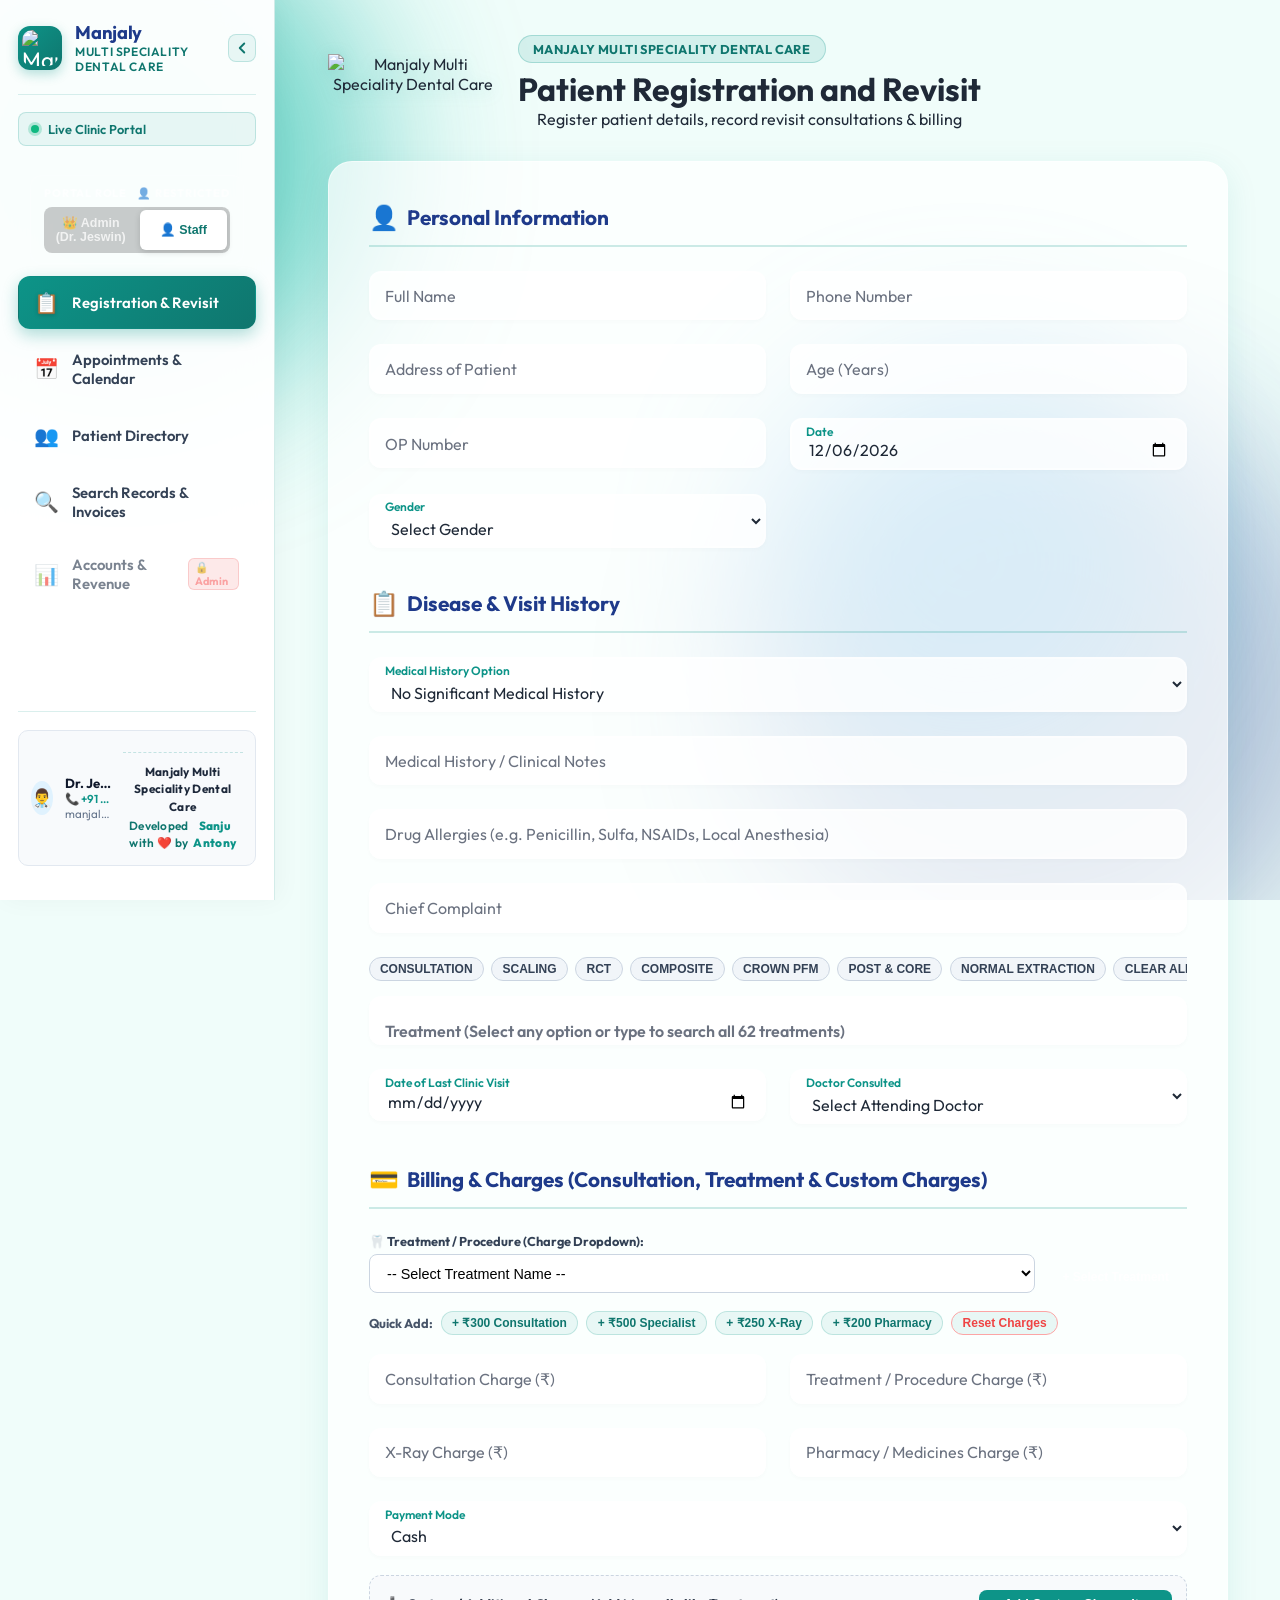
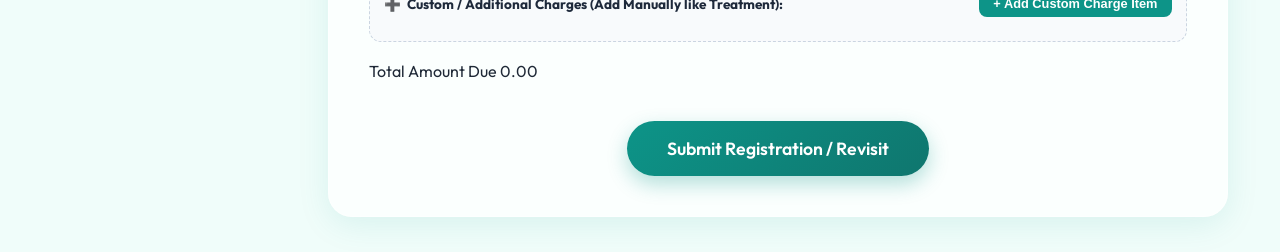
==== index.html @ 003c891b "feat: show OP number in invoice, auto-close popups in 4s, sync patients with Google Sheets, and add " ====
<!DOCTYPE html>
<html lang="en">
<head>
    <meta charset="UTF-8">
    <meta name="viewport" content="width=device-width, initial-scale=1.0">
    <meta name="description" content="Patient Registration and Revisit Portal">
    <title>Patient Registration and Revisit</title>
    <!-- Favicon -->
    <link rel="icon" href="data:image/svg+xml,%3Csvg xmlns='http://www.w3.org/2000/svg' viewBox='0 0 24 24' fill='%230d9488'%3E%3Cpath d='M19 10.5h-5.5V5c0-.83-.67-1.5-1.5-1.5s-1.5.67-1.5 1.5v5.5H5c-.83 0-1.5.67-1.5 1.5s.67 1.5 1.5 1.5h5.5V19c0 .83.67 1.5 1.5 1.5s1.5-.67 1.5-1.5v-5.5H19c.83 0 1.5-.67 1.5-1.5s-.67-1.5-1.5-1.5z'/%3E%3C/svg%3E" type="image/svg+xml">
    
    <!-- Google Fonts -->
    <link rel="preconnect" href="https://fonts.googleapis.com">
    <link rel="preconnect" href="https://fonts.gstatic.com" crossorigin>
    <link href="https://fonts.googleapis.com/css2?family=Outfit:wght@300;400;500;600;700&display=swap" rel="stylesheet">
    
    <!-- CSS -->
    <link rel="stylesheet" href="style.css">
</head>
<body>
    <div class="background-shapes">
        <div class="shape shape-1"></div>
        <div class="shape shape-2"></div>
        <div class="shape shape-3"></div>
    </div>

    <div class="app-layout">
        <!-- Sidebar Navigation -->
        <aside class="app-sidebar" id="appSidebar">
            <div class="sidebar-brand">
                <div class="sidebar-brand-icon">
                    <img src="assets/img/logo.png" alt="Manjaly Dental Care" class="sidebar-brand-logo">
                </div>
                <div class="sidebar-brand-info">
                    <h2>Manjaly</h2>
                    <span>Multi Speciality Dental Care</span>
                </div>
                <button type="button" class="sidebar-collapse-btn" id="sidebarCollapseBtn" title="Minimize Sidebar" aria-label="Minimize sidebar">
                    <svg width="18" height="18" viewBox="0 0 24 24" fill="none" stroke="currentColor" stroke-width="2.5" stroke-linecap="round" stroke-linejoin="round"><path d="M15 18l-6-6 6-6"/></svg>
                </button>
                <button type="button" class="sidebar-close-btn" id="sidebarCloseBtn" aria-label="Close menu">&times;</button>
            </div>

            <div class="sidebar-status-pill">
                <span class="status-dot"></span>
                <span>Live Clinic Portal</span>
            </div>

            <nav class="sidebar-nav">
                <a href="index.html" class="sidebar-link active" data-tooltip="Registration & Revisit">
                    <span class="nav-icon">📋</span>
                    <span>Registration & Revisit</span>
                </a>
                <a href="appointments.html" class="sidebar-link" data-tooltip="Appointments & Calendar">
                    <span class="nav-icon">📅</span>
                    <span>Appointments & Calendar</span>
                </a>
                <a href="patients.html" class="sidebar-link" data-tooltip="Patient Directory">
                    <span class="nav-icon">👥</span>
                    <span>Patient Directory</span>
                </a>
                <a href="search.html" class="sidebar-link" data-tooltip="Search Records & Invoices">
                    <span class="nav-icon">🔍</span>
                    <span>Search Records & Invoices</span>
                </a>
                <a href="accounts.html" class="sidebar-link" data-tooltip="Accounts & Revenue">
                    <span class="nav-icon">📊</span>
                    <span>Accounts & Revenue</span>
                </a>
                <a href="pharmacy.html" class="sidebar-link" data-tooltip="Pharmacy & Stock" style="display: none !important;">
                    <span class="nav-icon">💊</span>
                    <span>Pharmacy & Stock</span>
                </a>
            </nav>

            <div class="sidebar-footer">
                <div class="sidebar-doctor-card">
                    <div class="doctor-avatar-circle">👨‍⚕️</div>
                    <div class="doctor-meta-info">
                        <div class="doc-name">Dr. Jeswin (Owner &amp; Admin)</div>
                        <div class="doc-phone"><a href="tel:9072467117" style="color: inherit; text-decoration: none;">📞 +91 9072467117</a> / <a href="tel:6238497517" style="color: inherit; text-decoration: none;">+91 6238497517</a></div>
                        <div class="doc-email">manjalymdc@gmail.com</div>
                    </div>
                <div class="sidebar-brand-credit">
                    <div class="credit-clinic-name">Manjaly Multi Speciality Dental Care</div>
                    <a href="https://sanju-antony.vercel.app/" target="_blank" rel="noopener noreferrer" class="credit-developer" title="Developed by Sanju Antony - Click to view portfolio">Developed with ❤️ by <strong>Sanju Antony</strong></a>
                </div>
            </div>
        </aside>

        <!-- Mobile Top Navigation Bar -->
        <header class="mobile-top-bar">
            <button type="button" class="sidebar-toggle-btn" id="sidebarToggleBtn" aria-label="Toggle Navigation">
                <span class="hamburger-line"></span>
                <span class="hamburger-line"></span>
                <span class="hamburger-line"></span>
            </button>
            <div class="mobile-brand-title">
                <img src="assets/img/logo.png" alt="Manjaly Dental Care" class="mobile-logo-img">
                <span>Manjaly Dental Care</span>
            </div>
            <a href="search.html" class="mobile-action-link" title="Search Patients">
                <span>🔍</span> Search
            </a>
        </header>

        <div class="sidebar-overlay" id="sidebarOverlay"></div>

        <!-- Main Content Area -->
        <div class="app-main-content">
            <div class="container fade-in">

        <header class="header">
            <div class="clinic-brand-hero">
                <img src="assets/img/logo.png" alt="Manjaly Multi Speciality Dental Care" class="clinic-main-logo">
                <div class="clinic-brand-headings">
                    <span class="clinic-pill-badge">Manjaly Multi Speciality Dental Care</span>
                    <h1>Patient Registration and Revisit</h1>
                    <p>Register patient details, record revisit consultations & billing</p>
                </div>
            </div>
        </header>

        <main class="form-wrapper glass-panel">
            <!-- Celebratory In-Page Success Banner -->
            <div id="formSuccessBanner" class="form-success-banner">
                <div class="success-banner-card">
                    <div class="success-banner-header">
                        <div class="success-check-circle">✓</div>
                        <div>
                            <h3 id="successBannerTitle">Patient Registered Successfully!</h3>
                            <p id="successBannerSubtitle">Patient record, clinical consultation, and invoice safely recorded in Google Sheet & Google Drive.</p>
                        </div>
                    </div>
                    <div class="success-details-chips" id="successDetailsChips">
                        <!-- Populated by script.js -->
                    </div>
                    <div class="success-actions-row">
                        <button type="button" class="success-btn primary" id="bannerViewInvoiceBtn">
                            <span>🧾</span> View & Print Invoice
                        </button>
                        <a href="appointments.html" class="success-btn secondary">
                            <span>📅</span> Book Appointment
                        </a>
                        <button type="button" class="success-btn secondary" id="bannerNewPatientBtn">
                            <span>➕</span> Register Next Patient
                        </button>
                    </div>
                </div>
            </div>

            <form id="patientForm" class="patient-form">
                
                <!-- Section 1: Personal Information -->
                <div class="form-section">
                    <h2><span class="icon">👤</span> Personal Information</h2>
                    
                    <!-- Already Registered Patient Alert Banner -->
                    <div id="alreadyRegisteredAlert" class="already-registered-alert" style="display: none;">
                        <div class="alert-icon">⚠️</div>
                        <div class="alert-body">
                            <div class="alert-title">Already Registered Patient Detected</div>
                            <div class="alert-desc">
                                Patient is already registered. Suggested OP Number: <strong id="suggestedOpBadge" class="op-suggested-tag"></strong> (Auto-filled)
                            </div>
                        </div>
                    </div>

                    <div class="input-grid">
                        <div class="input-group">
                            <input type="text" id="fullName" name="fullName" required placeholder=" ">
                            <label for="fullName">Full Name</label>
                        </div>
                        <div class="input-group">
                            <input type="tel" id="phone" name="phone" required placeholder=" ">
                            <label for="phone">Phone Number</label>
                        </div>
                        <div class="input-group">
                            <input type="text" id="address" name="address" placeholder=" ">
                            <label for="address">Address of Patient</label>
                        </div>
                        <div class="input-group">
                            <input type="number" id="age" name="age" min="1" max="125" required placeholder=" ">
                            <label for="age">Age (Years)</label>
                        </div>
                        <div class="input-group">
                            <input type="text" id="opNumber" name="opNumber" placeholder=" " autocomplete="off">
                            <label for="opNumber">OP Number</label>
                        </div>
                        <div class="input-group">
                            <input type="date" id="registrationDate" name="registrationDate" required>
                            <label for="registrationDate" class="active-label">Date</label>
                        </div>
                        <div class="input-group">
                            <select id="gender" name="gender" required>
                                <option value="" disabled selected>Select Gender</option>
                                <option value="Male">Male</option>
                                <option value="Female">Female</option>
                                <option value="Other">Other</option>
                            </select>
                            <label for="gender" class="active-label">Gender</label>
                        </div>
                    </div>
                </div>

                <!-- Section 2: Clinical & Visit History -->
                <div class="form-section">
                    <h2><span class="icon">📋</span> Disease & Visit History</h2>
                    
                    <div class="input-grid">
                        <div class="input-group full-width">
                            <select id="medicalHistorySelect" name="medicalHistorySelect">
                                <option value="" selected>No Significant Medical History</option>
                                <option value="Diabetes">Diabetes Mellitus</option>
                                <option value="Hypertension">Hypertension (High BP)</option>
                                <option value="Diabetes & Hypertension">Diabetes & Hypertension</option>
                                <option value="Cardiac Condition">Cardiac / Heart Condition</option>
                                <option value="Asthma / Respiratory">Asthma / Respiratory</option>
                                <option value="Bleeding Disorder">Bleeding / Clotting Disorder</option>
                                <option value="Thyroid Disorder">Thyroid Disorder</option>
                                <option value="Epilepsy / Seizures">Epilepsy / Seizures</option>
                                <option value="Kidney / Liver Disease">Kidney / Liver Disease</option>
                                <option value="Other">Other Condition (Specify below)</option>
                            </select>
                            <label for="medicalHistorySelect" class="active-label">Medical History Option</label>
                        </div>
                        <div class="input-group full-width" id="medicalHistoryInputGroup">
                            <input type="text" id="medicalHistory" name="medicalHistory" placeholder=" ">
                            <label for="medicalHistory">Medical History / Clinical Notes</label>
                        </div>
                        <div class="input-group full-width">
                            <input type="text" id="drugAllergies" name="drugAllergies" placeholder=" ">
                            <label for="drugAllergies">Drug Allergies (e.g. Penicillin, Sulfa, NSAIDs, Local Anesthesia)</label>
                        </div>
                        <div class="input-group full-width" id="chiefComplaintGroup">
                            <input type="text" id="chiefComplaint" name="chiefComplaint" placeholder=" ">
                            <label for="chiefComplaint">Chief Complaint</label>
                        </div>
                        <div class="input-group full-width" id="treatmentSelectGroup">
                            <!-- Quick Treatment Chips (like the app) -->
                            <div class="quick-treatments-bar" id="regQuickTreatments">
                                <button type="button" class="treatment-chip" data-treatment="CONSULTATION">CONSULTATION</button>
                                <button type="button" class="treatment-chip" data-treatment="SCALING">SCALING</button>
                                <button type="button" class="treatment-chip" data-treatment="RCT">RCT</button>
                                <button type="button" class="treatment-chip" data-treatment="COMPOSITE">COMPOSITE</button>
                                <button type="button" class="treatment-chip" data-treatment="CROWN PFM">CROWN PFM</button>
                                <button type="button" class="treatment-chip" data-treatment="POST & CORE">POST & CORE</button>
                                <button type="button" class="treatment-chip" data-treatment="NORMAL EXTRACTION">NORMAL EXTRACTION</button>
                                <button type="button" class="treatment-chip" data-treatment="CLEAR ALIGNERS">CLEAR ALIGNERS</button>
                                <button type="button" class="treatment-chip" data-treatment="SELECT ANY OPTION / OTHER">OTHER / ANY OPTION</button>
                            </div>
                            <div class="treatment-suggest-wrap">
                                <input type="text" id="treatmentInput" name="treatment" placeholder=" " autocomplete="off" list="treatmentsDatalist">
                                <label for="treatmentInput" class="active-label">Treatment (Select any option or type to search all 62 treatments)</label>
                                <div id="regTreatmentDropdown" class="treatment-suggest-dropdown" style="display: none;"></div>
                            </div>
                            <!-- Hidden inputs for backward compatibility -->
                            <input type="hidden" id="treatmentSelect" name="treatmentSelect" value="">
                            <input type="hidden" id="customTreatment" name="customTreatment" value="">
                        </div>
                        <datalist id="treatmentsDatalist">
                            <option value="SELECT ANY OPTION / OTHER">
                            <option value="GENERAL CONSULTATION / CHECKUP">
                            <option value="OTHER / ANY TREATMENT">
                            <option value="POST & CORE">
                            <option value="CROWN METAL">
                            <option value="CROWN PFM">
                            <option value="CROWN PFZ">
                            <option value="EMAX CROWN, VENEER, INLAY">
                            <option value="CROWN REMOVAL">
                            <option value="ACRYLIC PARTIAL DENTURE">
                            <option value="FLEXIBLE PARTIAL DENTURE">
                            <option value="COMPLETE DENTURE">
                            <option value="FLEXIBLE">
                            <option value="BPS">
                            <option value="SS CROWNS">
                            <option value="SCALING">
                            <option value="GINGIVECTOMY">
                            <option value="SUBGINGIVAL SCALING/ CURETTAGE">
                            <option value="GRAFT">
                            <option value="DEPIGMENTATION">
                            <option value="PERIODONTAL FLAP">
                            <option value="SPLINTING">
                            <option value="LASER">
                            <option value="PULPOTOMY/ PULPECTOMY">
                            <option value="PIT & FISSURE SEALANTS">
                            <option value="FLUORIDE APPPLICATIONS">
                            <option value="SPACE MAINTAINERS">
                            <option value="PREFORMED ZIRCONIA">
                            <option value="BLEACHING">
                            <option value="DENTAL IMPLANTS">
                            <option value="REGISTRATION">
                            <option value="CONSULTATION">
                            <option value="SPECIALIST CONSULTATION">
                            <option value="DENTAL RADIOGRAPHS">
                            <option value="GLASS IONOMER">
                            <option value="AMALGAM">
                            <option value="COMPOSITE">
                            <option value="RCT">
                            <option value="RE RCT">
                            <option value="MICROSCOPE RCT">
                            <option value="APICECTOMY">
                            <option value="MTA">
                            <option value="DECIDUOUS TOOTH EXTRACTION">
                            <option value="NORMAL EXTRACTION">
                            <option value="DIFFICULT EXTRACTION">
                            <option value="3RD MOLAR">
                            <option value="CANINE IMPACTION">
                            <option value="INCISION AND DRAINAGE">
                            <option value="VESTIBULOPLASTY">
                            <option value="ALVEOLOPLASTY">
                            <option value="OPERCULECTOMY">
                            <option value="FIXED ORTHODONTICS PREADJUSTED">
                            <option value="FIXED ORTHODONTICS PREADJUSTED- TOOTH COLORED">
                            <option value="FIXED- SELF LIGATING">
                            <option value="HAWLEYS APPLIANCE- ACTIVE">
                            <option value="RETENTION APPLIANCE- PASSIVE">
                            <option value="FIXED LINGUAL RETAINERS">
                            <option value="VACCUFORM RETAINERS-">
                            <option value="ORAL SCREEN">
                            <option value="MYO FUNCTIONAL FIXED">
                            <option value="MYOFUNCTIONAL REMOVABLE">
                            <option value="CLEAR ALIGNERS">
                        </datalist>
                        <div class="input-group">
                            <input type="date" id="lastVisitDate" name="lastVisitDate" placeholder=" ">
                            <label for="lastVisitDate" class="active-label">Date of Last Clinic Visit</label>
                        </div>
                        <div class="input-group">
                            <select id="doctorSelect">
                                <option value="" disabled selected>Select Attending Doctor</option>
                                <optgroup label="Doctors">
                                    <option value="Dr. Jeswin Jose BDS">Dr. Jeswin Jose BDS (Doctor)</option>
                                    <option value="Dr. Olevia Emmatty Joseph BDS">Dr. Olevia Emmatty Joseph BDS (Doctor)</option>
                                    <option value="Dr. Antony Davis BDS">Dr. Antony Davis BDS (Doctor)</option>
                                </optgroup>
                                <optgroup label="Consultant Specialists">
                                    <option value="Dr. Megha Manjunath MDS (Dept.of Orthodontics)">Dr. Megha Manjunath MDS - Dept.of Orthodontics (പല്ല് നിരയാക്കുന്ന വിഭാഗം)</option>
                                    <option value="Dr. Akshay.M MDS (Dept.of Oral Surgery)">Dr. Akshay.M MDS - Dept.of Oral Surgery (മുഖ താടിയെല്ല് ശസ്ത്രക്രിയ വിഭാഗം)</option>
                                    <option value="Dr. Jimmy George MDS (Dept.of Endodontics)">Dr. Jimmy George MDS - Dept.of Endodontics (ദന്തവേരുചികിത്സാ വിഭാഗം)</option>
                                    <option value="Dr. Reji Gopalan MDS (Dept.of Prosthodontics)">Dr. Reji Gopalan MDS - Dept.of Prosthodontics (കൃത്രിമ ദന്തരൂപകല്പന വിഭാഗം)</option>
                                    <option value="Dr. Amritha Prabhakar MDS (Dept.of Pedodontics)">Dr. Amritha Prabhakar MDS - Dept.of Pedodontics (കുട്ടികളുടെ ദന്തരോഗ വിഭാഗം)</option>
                                    <option value="Dr. Anurag Vinod Kumar MDS (Dept.of Pedodontics)">Dr. Anurag Vinod Kumar MDS - Dept.of Pedodontics (കുട്ടികളുടെ ദന്തരോഗ വിഭാഗം)</option>
                                    <option value="Dr. Sharath MDS (Dept.of Periodontics)">Dr. Sharath MDS - Dept.of Periodontics</option>
                                </optgroup>
                                <option value="Other">Other / Type Doctor Name Manually...</option>
                            </select>
                            <label for="doctorSelect" class="active-label">Doctor Consulted</label>
                        </div>
                        <div class="input-group" id="doctorConsultedGroup" style="display: none;">
                            <input type="text" id="doctorConsulted" name="doctorConsulted" placeholder=" ">
                            <label for="doctorConsulted">Type Doctor Name Manually</label>
                        </div>
                    </div>
                </div>

                <!-- Section 3: Billing & Charges -->
                <div class="form-section">
                    <h2><span class="icon">💳</span> Billing & Charges (Consultation, Treatment & Custom Charges)</h2>
                    
                    <!-- Charge dropdown: only contains treatment names; charge is in another option -->
                    <div class="charge-select-row" style="margin-bottom: 1.1rem; display: flex; gap: 10px; flex-wrap: wrap; align-items: flex-end;">
                        <div style="flex: 1; min-width: 260px;">
                            <label for="chargeOptionSelect" style="display: block; font-size: 0.8rem; font-weight: 700; color: #334155; margin-bottom: 5px;">
                                🦷 Treatment / Procedure (Charge Dropdown):
                            </label>
                            <select id="chargeOptionSelect" style="width: 100%; padding: 0.6rem 0.85rem; border-radius: 8px; border: 1.5px solid #cbd5e1; font-size: 0.9rem; background: #fff;">
                                <option value="" selected>-- Select Treatment Name --</option>
                                <option value="POST & CORE">POST & CORE</option>
                                <option value="CROWN METAL">CROWN METAL</option>
                                <option value="CROWN PFM">CROWN PFM</option>
                                <option value="CROWN PFZ">CROWN PFZ</option>
                                <option value="EMAX CROWN, VENEER, INLAY">EMAX CROWN, VENEER, INLAY</option>
                                <option value="CROWN REMOVAL">CROWN REMOVAL</option>
                                <option value="ACRYLIC PARTIAL DENTURE">ACRYLIC PARTIAL DENTURE</option>
                                <option value="FLEXIBLE PARTIAL DENTURE">FLEXIBLE PARTIAL DENTURE</option>
                                <option value="COMPLETE DENTURE">COMPLETE DENTURE</option>
                                <option value="FLEXIBLE">FLEXIBLE</option>
                                <option value="BPS">BPS</option>
                                <option value="SS CROWNS">SS CROWNS</option>
                                <option value="SCALING">SCALING</option>
                                <option value="GINGIVECTOMY">GINGIVECTOMY</option>
                                <option value="SUBGINGIVAL SCALING/ CURETTAGE">SUBGINGIVAL SCALING/ CURETTAGE</option>
                                <option value="GRAFT">GRAFT</option>
                                <option value="DEPIGMENTATION">DEPIGMENTATION</option>
                                <option value="PERIODONTAL FLAP">PERIODONTAL FLAP</option>
                                <option value="SPLINTING">SPLINTING</option>
                                <option value="LASER">LASER</option>
                                <option value="PULPOTOMY/ PULPECTOMY">PULPOTOMY/ PULPECTOMY</option>
                                <option value="PIT & FISSURE SEALANTS">PIT & FISSURE SEALANTS</option>
                                <option value="FLUORIDE APPPLICATIONS">FLUORIDE APPPLICATIONS</option>
                                <option value="SPACE MAINTAINERS">SPACE MAINTAINERS</option>
                                <option value="PREFORMED ZIRCONIA">PREFORMED ZIRCONIA</option>
                                <option value="BLEACHING">BLEACHING</option>
                                <option value="DENTAL IMPLANTS">DENTAL IMPLANTS</option>
                                <option value="REGISTRATION">REGISTRATION</option>
                                <option value="CONSULTATION">CONSULTATION</option>
                                <option value="SPECIALIST CONSULTATION">SPECIALIST CONSULTATION</option>
                                <option value="DENTAL RADIOGRAPHS">DENTAL RADIOGRAPHS</option>
                                <option value="GLASS IONOMER">GLASS IONOMER</option>
                                <option value="AMALGAM">AMALGAM</option>
                                <option value="COMPOSITE">COMPOSITE</option>
                                <option value="RCT">RCT</option>
                                <option value="RE RCT">RE RCT</option>
                                <option value="MICROSCOPE RCT">MICROSCOPE RCT</option>
                                <option value="APICECTOMY">APICECTOMY</option>
                                <option value="MTA">MTA</option>
                                <option value="DECIDUOUS TOOTH EXTRACTION">DECIDUOUS TOOTH EXTRACTION</option>
                                <option value="NORMAL EXTRACTION">NORMAL EXTRACTION</option>
                                <option value="DIFFICULT EXTRACTION">DIFFICULT EXTRACTION</option>
                                <option value="3RD MOLAR">3RD MOLAR</option>
                                <option value="CANINE IMPACTION">CANINE IMPACTION</option>
                                <option value="INCISION AND DRAINAGE">INCISION AND DRAINAGE</option>
                                <option value="VESTIBULOPLASTY">VESTIBULOPLASTY</option>
                                <option value="ALVEOLOPLASTY">ALVEOLOPLASTY</option>
                                <option value="OPERCULECTOMY">OPERCULECTOMY</option>
                                <option value="FIXED ORTHODONTICS PREADJUSTED">FIXED ORTHODONTICS PREADJUSTED</option>
                                <option value="FIXED ORTHODONTICS PREADJUSTED- TOOTH COLORED">FIXED ORTHODONTICS PREADJUSTED- TOOTH COLORED</option>
                                <option value="FIXED- SELF LIGATING">FIXED- SELF LIGATING</option>
                                <option value="HAWLEYS APPLIANCE- ACTIVE">HAWLEYS APPLIANCE- ACTIVE</option>
                                <option value="RETENTION APPLIANCE- PASSIVE">RETENTION APPLIANCE- PASSIVE</option>
                                <option value="FIXED LINGUAL RETAINERS">FIXED LINGUAL RETAINERS</option>
                                <option value="VACCUFORM RETAINERS-">VACCUFORM RETAINERS-</option>
                                <option value="ORAL SCREEN">ORAL SCREEN</option>
                                <option value="MYO FUNCTIONAL FIXED">MYOFUNCTIONAL FIXED</option>
                                <option value="MYOFUNCTIONAL REMOVABLE">MYOFUNCTIONAL REMOVABLE</option>
                                <option value="CLEAR ALIGNERS">CLEAR ALIGNERS</option>
                            </select>
                        </div>
                        <button type="button" id="applyChargeOptionBtn" class="preset-chip" style="padding: 0.6rem 1.1rem; background: var(--primary-teal); color: white; border: none; font-weight: 700; border-radius: 8px; cursor: pointer;">
                            + Select Treatment
                        </button>
                    </div>

                    <div class="charge-presets-row" style="margin-bottom: 1.2rem;">
                        <span style="font-size: 0.8rem; font-weight: 700; color: #475569; display: flex; align-items: center;">Quick Add:</span>
                        <button type="button" class="preset-chip" data-type="consultation" data-amt="300">+ ₹300 Consultation</button>
                        <button type="button" class="preset-chip" data-type="consultation" data-amt="500">+ ₹500 Specialist</button>
                        <button type="button" class="preset-chip" data-type="xray" data-amt="250">+ ₹250 X-Ray</button>
                        <button type="button" class="preset-chip" data-type="pharmacy" data-amt="200">+ ₹200 Pharmacy</button>
                        <button type="button" class="preset-chip" data-action="clear" style="color: #ef4444; border-color: #fca5a5;">Reset Charges</button>
                    </div>

                    <div class="input-grid">
                        <div class="input-group">
                            <input type="number" id="consultationCharge" name="consultationCharge" min="0" step="any" placeholder=" ">
                            <label for="consultationCharge">Consultation Charge (₹)</label>
                        </div>
                        <div class="input-group">
                            <input type="number" id="treatmentCharge" name="treatmentCharge" min="0" step="any" placeholder=" ">
                            <label for="treatmentCharge" id="treatmentChargeLabel">Treatment / Procedure Charge (₹)</label>
                        </div>
                        <div class="input-group">
                            <input type="number" id="xrayCharge" name="xrayCharge" min="0" step="any" placeholder=" ">
                            <label for="xrayCharge">X-Ray Charge (₹)</label>
                        </div>
                        <div class="input-group">
                            <input type="number" id="pharmacyCharge" name="pharmacyCharge" min="0" step="any" placeholder=" ">
                            <label for="pharmacyCharge">Pharmacy / Medicines Charge (₹)</label>
                        </div>
                        <div class="input-group full-width">
                            <select id="paymentMode" name="paymentMode">
                                <option value="Cash" selected>Cash</option>
                                <option value="UPI / Online">UPI / Online</option>
                                <option value="Card">Card</option>
                                <option value="Pending">Payment Pending</option>
                            </select>
                            <label for="paymentMode" class="active-label">Payment Mode</label>
                        </div>
                    </div>

                    <!-- Custom / Additional Manual Charges Block -->
                    <div class="custom-charges-block" style="margin-top: 1.2rem; background: #f8fafc; border: 1.5px dashed #cbd5e1; border-radius: 12px; padding: 14px;">
                        <div style="display: flex; justify-content: space-between; align-items: center; margin-bottom: 10px; flex-wrap: wrap; gap: 8px;">
                            <span style="font-size: 0.85rem; font-weight: 700; color: #1e293b; display: flex; align-items: center; gap: 6px;">
                                <span>➕</span> Custom / Additional Charges (Add Manually like Treatment):
                            </span>
                            <button type="button" id="addCustomChargeBtn" class="preset-chip" style="background: #0d9488; color: #fff; font-size: 0.8rem; font-weight: 700; padding: 6px 14px; border: none; border-radius: 8px;">
                                + Add Custom Charge Item
                            </button>
                        </div>
                        <div id="customChargesList" class="custom-charges-list">
                            <!-- Dynamic custom charge rows will be appended here -->
                        </div>
                        <datalist id="customChargePresetsList">
                            <option value="Scaling & Polishing">
                            <option value="Root Canal Treatment (RCT)">
                            <option value="Tooth Extraction">
                            <option value="Composite Restoration / Filling">
                            <option value="Crown PFM / Ceramic">
                            <option value="Flexible Denture">
                            <option value="Dental Radiograph / RVG">
                            <option value="Specialist Procedure Fee">
                            <option value="Lab & Fabricating Charges">
                            <option value="Suture Removal & Dressing">
                            <option value="Local Anesthesia Kit">
                        </datalist>
                    </div>

                    <div class="input-grid" style="margin-top: 1.2rem;">
                        <div class="input-group full-width">
                            <div class="total-summary-banner">
                                <span class="total-label">Total Amount Due</span>
                                <span class="total-amount-val" id="displayTotal">0.00</span>
                            </div>
                            <input type="hidden" id="totalAmount" name="totalAmount" value="0">
                        </div>
                    </div>
                </div>

                <div class="form-actions">
                    <button type="submit" class="submit-btn" id="submitBtn">
                        <span class="btn-text">Submit Registration / Revisit</span>
                        <div class="loader" id="btnLoader" style="display: none;"></div>
                    </button>
                </div>
                
                <div id="formMessage" class="form-message"></div>
            </form>
        </main>
        </div><!-- /.container -->
        </div><!-- /.app-main-content -->
    </div><!-- /.app-layout -->

    <!-- Invoice Modal -->
    <div id="invoiceModalOverlay" class="invoice-modal-overlay">
        <div class="invoice-modal">
            <div class="modal-header-bar">
                <h3><span>🧾</span> Patient Invoice Receipt</h3>
                <button type="button" class="btn-close-modal" id="closeInvoiceModalBtn">&times;</button>
            </div>
            
            <div class="invoice-paper" id="invoicePaper">
                <div class="ref-inv-wrapper">
                    <!-- Clinic Header -->
                    <div class="ref-inv-header">
                        <div class="ref-inv-header-left">
                            <div class="ref-inv-clinic-title">MANJALY MULTI SPECIALITY DENTAL CARE</div>
                            <div class="ref-inv-clinic-addr">Near MJ Supermarket ,Valakkavu Mulayam p.o,Thrissur,Kerala-680751</div>
                            <div class="ref-inv-clinic-phone">Mobile: 6238497517,9072467117</div>
                        </div>
                        <div class="ref-inv-header-right">
                            <img src="assets/img/logo.png" onerror="this.onerror=null; if(typeof window!=='undefined'&&window.INVOICE_LOGO_BASE64){this.src=window.INVOICE_LOGO_BASE64;}else{this.src='assets/logo.png';}" alt="Manjaly Dental Care Logo" class="ref-inv-logo" id="invModalLogo">
                        </div>
                    </div>

                    <div class="ref-inv-divider"></div>

                    <!-- Metadata Header -->
                    <div class="ref-inv-meta-row">
                        <div class="ref-inv-meta-left">
                            <div class="ref-inv-meta-line"><span class="ref-lbl">Bill No</span><span class="ref-sep">:</span><span class="ref-val" id="invModalNumber">INV-20261013-0000</span></div>
                            <div class="ref-inv-meta-line"><span class="ref-lbl">Name</span><span class="ref-sep">:</span><span class="ref-val" id="invModalPatientName">-</span></div>
                            <div class="ref-inv-meta-line"><span class="ref-lbl">Address</span><span class="ref-sep">:</span><span class="ref-val" id="invModalAddress">-</span></div>
                        </div>
                        <div class="ref-inv-meta-right">
                            <div class="ref-inv-meta-line"><span class="ref-lbl">Date</span><span class="ref-sep">:</span><span class="ref-val" id="invModalDate">Date: 2026-10-13</span></div>
                            <div class="ref-inv-meta-line"><span class="ref-lbl">OP No</span><span class="ref-sep">:</span><span class="ref-val" id="invModalOpNumber">-</span></div>
                        </div>
                    </div>

                    <!-- Itemized Table (# | Treatment | Nos | Rate | Amount) -->
                    <table class="ref-inv-table">
                        <thead>
                            <tr>
                                <th style="width: 8%; text-align: center;">#</th>
                                <th style="width: 48%; text-align: left;">Treatment</th>
                                <th style="width: 12%; text-align: center;">Nos</th>
                                <th style="width: 16%; text-align: right;">Rate</th>
                                <th style="width: 16%; text-align: right;">Amount</th>
                            </tr>
                        </thead>
                        <tbody id="invModalTableBody">
                            <tr>
                                <td style="text-align: center;">1</td>
                                <td>Doctor Consultation Charge</td>
                                <td style="text-align: center;">1</td>
                                <td style="text-align: right;" id="invModalConsultation">0.00</td>
                                <td style="text-align: right;">0.00</td>
                            </tr>
                        </tbody>
                        <tfoot>
                            <tr class="ref-inv-net-row">
                                <td colspan="4" class="ref-inv-net-label">Net Amount Rs:</td>
                                <td class="ref-inv-net-val" id="invModalTotal">0.00</td>
                            </tr>
                        </tfoot>
                    </table>

                    <!-- Footer: Hospital Seal, Company text, Signature & Seal -->
                    <div class="ref-inv-footer">
                        <div class="ref-inv-footer-seal">
                            <img src="assets/img/Hospital Seal.jpg" onerror="this.onerror=null; if(typeof window!=='undefined'&&window.INVOICE_HOSPITAL_SEAL_BASE64){this.src=window.INVOICE_HOSPITAL_SEAL_BASE64;}else{this.src='assets/Hospital Seal.jpg';}" alt="Authorized Hospital Seal" class="ref-inv-hosp-seal" id="invModalSeal">
                        </div>
                        <div class="ref-inv-footer-company">
                            FOR MANJALY MULTI SPECIALITY DENTAL CARE
                        </div>
                        <div class="ref-inv-footer-sign">
                            <div class="ref-inv-sign-wrap">
                                <img src="assets/img/sign.jpg" onerror="this.onerror=null; if(typeof window!=='undefined'&&window.INVOICE_SIGN_BASE64){this.src=window.INVOICE_SIGN_BASE64;}else{this.src='assets/sign.jpg';}" alt="Doctor Signature" class="ref-inv-sign-img" id="invModalSign">
                                <img src="assets/img/drseal.jpg" onerror="this.onerror=null; if(typeof window!=='undefined'&&window.INVOICE_DR_SEAL_BASE64){this.src=window.INVOICE_DR_SEAL_BASE64;}else{this.src='assets/drseal.jpg';}" alt="Doctor Seal" class="ref-inv-drseal-img" id="invModalDrSeal">
                            </div>
                        </div>
                    </div>
                </div>

                <div class="inv-drive-notice" id="invDriveNotice" style="display: none; margin-top: 1rem;">
                    <span>📁</span> 
                    <span>Stored in Google Drive: <a href="#" target="_blank" id="invDriveLink">Open File in Google Drive</a></span>
                </div>
            </div>

            <div class="modal-footer-actions">
                <button type="button" class="btn-bw-toggle" id="toggleBwModeBtn" title="Toggle Black & White print preview">
                    <span>🌓</span> B&W Mode
                </button>
                <button type="button" class="btn-whatsapp-inv" id="shareWhatsappBtn">
                    <span>💬</span> Share to WhatsApp
                </button>
                <button type="button" class="btn-print-inv" id="printInvoiceBtn">
                    <span>🖨️</span> Print Invoice (B&W Compatible)
                </button>
                <button type="button" class="btn-download-inv" id="downloadInvoiceBtn">
                    <span>📥</span> Download Invoice
                </button>
                <button type="button" class="btn-close-inv" id="doneInvoiceBtn">
                    Done
                </button>
            </div>
        </div>
    </div>

    <!-- Toast Notification Container -->
    <div class="toast-container" id="toastContainer"></div>

    <script src="assets/img/invoice-assets.js"></script>
    <script src="sidebar.js"></script>
    <script src="script.js"></script>
</body>
</html>
---- style.css ----
:root {
    --primary-color: #0d9488; /* Teal */
    --primary-light: #14b8a6;
    --primary-dark: #0f766e;
    --secondary-color: #1e3a8a; /* Deep Blue */
    --text-main: #1f2937;
    --text-muted: #6b7280;
    --bg-main: #f0fdfa; /* Very light teal/mint background */
    --white: #ffffff;
    --error: #ef4444;
    --success: #10b981;
    --glass-bg: rgba(255, 255, 255, 0.7);
    --glass-border: rgba(255, 255, 255, 0.5);
    --glass-shadow: 0 8px 32px rgba(13, 148, 136, 0.1);
}

* {
    margin: 0;
    padding: 0;
    box-sizing: border-box;
}

body {
    font-family: 'Outfit', sans-serif;
    background-color: var(--bg-main);
    color: var(--text-main);
    min-height: 100vh;
    margin: 0;
    padding: 0;
    position: relative;
    overflow-x: hidden;
}

/* Background animated shapes */
.background-shapes {
    position: fixed;
    top: 0;
    left: 0;
    width: 100vw;
    height: 100vh;
    z-index: -1;
    overflow: hidden;
}

.shape {
    position: absolute;
    filter: blur(80px);
    opacity: 0.6;
    border-radius: 50%;
    animation: float 20s infinite ease-in-out alternate;
}

.shape-1 {
    top: -10%;
    left: -10%;
    width: 500px;
    height: 500px;
    background: var(--primary-light);
    animation-delay: 0s;
}

.shape-2 {
    bottom: -10%;
    right: -5%;
    width: 600px;
    height: 600px;
    background: var(--secondary-color);
    animation-delay: -5s;
    opacity: 0.3;
}

.shape-3 {
    top: 40%;
    left: 60%;
    width: 400px;
    height: 400px;
    background: #38bdf8;
    animation-delay: -10s;
    opacity: 0.4;
}

@keyframes float {
    0% { transform: translate(0, 0) scale(1); }
    100% { transform: translate(50px, 50px) scale(1.1); }
}

.container {
    width: 100%;
    max-width: 800px;
    z-index: 1;
}

.fade-in {
    animation: fadeIn 0.8s ease-out forwards;
}

@keyframes fadeIn {
    from { opacity: 0; transform: translateY(20px); }
    to { opacity: 1; transform: translateY(0); }
}

.header {
    text-align: center;
    margin-bottom: 2rem;
}

.header-badge {
    display: inline-flex;
    align-items: center;
    gap: 0.5rem;
    background: rgba(13, 148, 136, 0.12);
    color: var(--primary-dark);
    padding: 0.45rem 1.1rem;
    border-radius: 50px;
    font-size: 0.9rem;
    font-weight: 600;
    margin-bottom: 0.85rem;
    border: 1px solid rgba(13, 148, 136, 0.25);
    backdrop-filter: blur(8px);
    box-shadow: 0 2px 8px rgba(13, 148, 136, 0.08);
}

.badge-icon {
    font-size: 1rem;
}

/* Manjaly Multi Speciality Dental Care - Logo & Brand Display */
.logo,
.clinic-main-logo {
    display: inline-block !important;
    height: 56px;
    width: auto;
    max-width: 170px;
    object-fit: contain;
    filter: drop-shadow(0 3px 8px rgba(13, 148, 136, 0.18));
    transition: transform 0.25s ease;
}

.clinic-main-logo:hover {
    transform: scale(1.03);
}

.clinic-brand-hero {
    display: flex;
    align-items: center;
    gap: 1.25rem;
    margin-bottom: 0.85rem;
    flex-wrap: wrap;
}

.clinic-brand-headings {
    display: flex;
    flex-direction: column;
}

.clinic-pill-badge {
    display: inline-flex;
    align-items: center;
    gap: 0.4rem;
    background: rgba(13, 148, 136, 0.12);
    color: #0f766e;
    padding: 0.32rem 0.9rem;
    border-radius: 50px;
    font-size: 0.8rem;
    font-weight: 700;
    margin-bottom: 0.35rem;
    border: 1px solid rgba(13, 148, 136, 0.25);
    letter-spacing: 0.4px;
    text-transform: uppercase;
    width: fit-content;
}

.sidebar-brand-logo {
    width: 36px;
    height: 36px;
    object-fit: contain;
    border-radius: 10px;
    display: block;
}

.mobile-logo-img {
    width: 28px;
    height: 28px;
    object-fit: contain;
    border-radius: 6px;
    display: inline-block;
    vertical-align: middle;
}

.inv-brand-logo-img {
    height: 50px;
    max-width: 160px;
    object-fit: contain;
    margin: 0 auto 0.5rem auto;
    display: block;
}

.header-text h1 {
    font-size: 2.2rem;
    font-weight: 700;
    color: var(--secondary-color);
    margin-bottom: 0.5rem;
    letter-spacing: -0.5px;
}

.header-text p {
    font-size: 1.1rem;
    color: var(--primary-dark);
    font-weight: 500;
}

.glass-panel {
    background: var(--glass-bg);
    backdrop-filter: blur(16px);
    -webkit-backdrop-filter: blur(16px);
    border: 1px solid var(--glass-border);
    border-radius: 24px;
    padding: 2.5rem;
    box-shadow: var(--glass-shadow);
}

.form-section {
    margin-bottom: 2.5rem;
}

.form-section h2 {
    font-size: 1.3rem;
    color: var(--secondary-color);
    margin-bottom: 1.5rem;
    display: flex;
    align-items: center;
    gap: 0.5rem;
    border-bottom: 2px solid rgba(13, 148, 136, 0.2);
    padding-bottom: 0.8rem;
}

.form-section .icon {
    font-size: 1.5rem;
}

.already-registered-alert {
    display: flex;
    align-items: center;
    gap: 0.9rem;
    background: #ecfdf5;
    border: 1.5px solid #10b981;
    border-radius: 12px;
    padding: 0.85rem 1.2rem;
    margin-bottom: 1.25rem;
    box-shadow: 0 4px 12px rgba(16, 185, 129, 0.12);
    animation: fadeIn 0.3s ease-in-out;
}

.already-registered-alert .alert-icon {
    font-size: 1.5rem;
    line-height: 1;
    flex-shrink: 0;
}

.already-registered-alert .alert-body {
    flex: 1;
}

.already-registered-alert .alert-title {
    font-weight: 700;
    color: #065f46;
    font-size: 0.95rem;
    margin-bottom: 0.2rem;
    letter-spacing: 0.2px;
}

.already-registered-alert .alert-desc {
    color: #047857;
    font-size: 0.88rem;
    line-height: 1.4;
}

.op-suggested-tag {
    display: inline-block;
    background: #0f766e;
    color: #ffffff;
    padding: 0.18rem 0.6rem;
    border-radius: 6px;
    font-weight: 700;
    letter-spacing: 0.5px;
    margin: 0 0.25rem;
    box-shadow: 0 2px 4px rgba(15, 118, 110, 0.2);
}

.input-grid {
    display: grid;
    grid-template-columns: 1fr 1fr;
    gap: 1.5rem;
}

.input-group {
    position: relative;
    display: flex;
    flex-direction: column;
}

.input-group.full-width {
    grid-column: 1 / -1;
}

.input-group input,
.input-group select,
.input-group textarea {
    width: 100%;
    padding: 1.2rem 1rem 0.4rem 1rem;
    font-family: inherit;
    font-size: 1rem;
    color: var(--text-main);
    background: rgba(255, 255, 255, 0.8);
    border: 2px solid rgba(255, 255, 255, 0.5);
    border-radius: 12px;
    outline: none;
    transition: all 0.3s ease;
    box-shadow: 0 2px 4px rgba(0,0,0,0.02);
}

.input-group textarea {
    padding-top: 1.5rem;
    resize: vertical;
    min-height: 100px;
}

.input-group input:focus,
.input-group select:focus,
.input-group textarea:focus {
    border-color: var(--primary-light);
    background: var(--white);
    box-shadow: 0 4px 12px rgba(13, 148, 136, 0.15);
}

.input-group label {
    position: absolute;
    top: 50%;
    left: 1rem;
    transform: translateY(-50%);
    font-size: 1rem;
    color: var(--text-muted);
    pointer-events: none;
    transition: all 0.25s ease;
}

.input-group textarea ~ label {
    top: 1.5rem;
    transform: none;
}

/* Fix placeholder vs floating label overlap clash */
.input-group input::placeholder,
.input-group textarea::placeholder {
    color: #94a3b8;
    font-size: 0.95rem;
    line-height: normal;
    opacity: 0;
    transition: opacity 0.2s ease;
}

.input-group input:focus::placeholder,
.input-group textarea:focus::placeholder {
    opacity: 0.8;
}

/* Floating label magic */
.input-group input:focus ~ label,
.input-group input:not(:placeholder-shown) ~ label,
.input-group textarea:focus ~ label,
.input-group textarea:not(:placeholder-shown) ~ label,
.input-group select ~ label,
.input-group input[type="date"] ~ label,
.input-group input[type="time"] ~ label,
.active-label {
    top: 0.35rem;
    transform: none !important;
    font-size: 0.75rem;
    color: var(--primary-color);
    font-weight: 600;
}

.input-group select {
    padding-top: 1.4rem;
    padding-bottom: 0.4rem;
}

.form-actions {
    margin-top: 2rem;
    display: flex;
    justify-content: center;
}

.submit-btn {
    background: linear-gradient(135deg, var(--primary-color), var(--primary-dark));
    color: var(--white);
    font-size: 1.1rem;
    font-weight: 600;
    font-family: inherit;
    border: none;
    border-radius: 50px;
    padding: 1rem 2.5rem;
    cursor: pointer;
    position: relative;
    overflow: hidden;
    transition: all 0.3s ease;
    box-shadow: 0 8px 20px rgba(13, 148, 136, 0.3);
    display: flex;
    justify-content: center;
    align-items: center;
    min-width: 200px;
}

.submit-btn:hover {
    transform: translateY(-2px);
    box-shadow: 0 10px 25px rgba(13, 148, 136, 0.4);
}

.submit-btn:active {
    transform: translateY(1px);
}

.submit-btn:disabled {
    background: var(--text-muted);
    cursor: not-allowed;
    transform: none;
    box-shadow: none;
}

.loader {
    width: 20px;
    height: 20px;
    border: 3px solid rgba(255,255,255,0.3);
    border-radius: 50%;
    border-top-color: var(--white);
    animation: spin 1s ease-in-out infinite;
}

@keyframes spin {
    to { transform: rotate(360deg); }
}

/* Toast Notification System */
.toast-container {
    position: fixed;
    top: 24px;
    right: 24px;
    z-index: 9999;
    display: flex;
    flex-direction: column;
    gap: 12px;
    pointer-events: none;
    max-width: 420px;
    width: calc(100% - 48px);
}

.toast-item {
    pointer-events: auto;
    background: #ffffff;
    border-radius: 14px;
    padding: 1rem 1.2rem;
    box-shadow: 0 12px 36px rgba(15, 23, 42, 0.16), 0 2px 8px rgba(13, 148, 136, 0.08);
    border: 1px solid rgba(13, 148, 136, 0.2);
    display: flex;
    align-items: flex-start;
    gap: 0.85rem;
    position: relative;
    overflow: hidden;
    animation: toastSlideIn 0.35s cubic-bezier(0.16, 1, 0.3, 1) forwards;
    transition: all 0.25s ease;
}

@keyframes toastSlideIn {
    from { opacity: 0; transform: translateX(50px) scale(0.95); }
    to { opacity: 1; transform: translateX(0) scale(1); }
}

.toast-item.closing {
    opacity: 0;
    transform: translateX(30px) scale(0.95);
}

.toast-icon {
    width: 36px;
    height: 36px;
    border-radius: 10px;
    display: flex;
    align-items: center;
    justify-content: center;
    font-size: 1.2rem;
    flex-shrink: 0;
}

.toast-item.success .toast-icon {
    background: #dcfce7;
    color: #16a34a;
}

.toast-item.error .toast-icon {
    background: #fee2e2;
    color: #dc2626;
}

.toast-body {
    flex: 1;
}

.toast-title {
    font-size: 0.95rem;
    font-weight: 700;
    color: #0f172a;
    margin-bottom: 2px;
}

.toast-msg {
    font-size: 0.84rem;
    color: #475569;
    line-height: 1.35;
}

.toast-close-btn {
    background: none;
    border: none;
    color: #94a3b8;
    font-size: 1.2rem;
    cursor: pointer;
    padding: 0 4px;
    line-height: 1;
}
.toast-close-btn:hover { color: #334155; }

.toast-progress {
    position: absolute;
    bottom: 0;
    left: 0;
    height: 3px;
    background: linear-gradient(90deg, #0d9488, #10b981);
    width: 100%;
    animation: toastTimer 4s linear forwards;
}

@keyframes toastTimer {
    from { width: 100%; }
    to { width: 0%; }
}

/* In-Page Celebratory Success Banner */
.form-success-banner {
    display: none;
    margin-bottom: 2rem;
    animation: bounceIn 0.5s cubic-bezier(0.16, 1, 0.3, 1) forwards;
}

@keyframes bounceIn {
    from { opacity: 0; transform: translateY(-16px) scale(0.98); }
    to { opacity: 1; transform: translateY(0) scale(1); }
}

.form-success-banner.active {
    display: block;
}

.success-banner-card {
    background: linear-gradient(135deg, #f0fdf4 0%, #ecfdf5 100%);
    border: 2px solid #86efac;
    border-radius: 18px;
    padding: 1.6rem;
    box-shadow: 0 10px 30px rgba(16, 185, 129, 0.12);
    position: relative;
}

.success-banner-header {
    display: flex;
    align-items: center;
    gap: 1rem;
    margin-bottom: 1rem;
}

.success-check-circle {
    width: 48px;
    height: 48px;
    border-radius: 50%;
    background: #10b981;
    color: #ffffff;
    display: flex;
    align-items: center;
    justify-content: center;
    font-size: 1.6rem;
    box-shadow: 0 6px 16px rgba(16, 185, 129, 0.35);
    flex-shrink: 0;
}

.success-banner-header h3 {
    font-size: 1.25rem;
    font-weight: 700;
    color: #14532d;
    margin: 0;
}

.success-banner-header p {
    font-size: 0.88rem;
    color: #15803d;
    margin: 2px 0 0 0;
}

.success-details-chips {
    display: flex;
    flex-wrap: wrap;
    gap: 0.6rem;
    margin-bottom: 1.2rem;
}

.success-chip {
    background: #ffffff;
    border: 1px solid #bbf7d0;
    padding: 0.4rem 0.85rem;
    border-radius: 20px;
    font-size: 0.82rem;
    color: #166534;
    font-weight: 600;
}

.success-chip strong {
    color: #0f172a;
}

.success-actions-row {
    display: flex;
    gap: 0.75rem;
    flex-wrap: wrap;
    padding-top: 0.75rem;
    border-top: 1px dashed #bbf7d0;
}

.success-btn {
    display: inline-flex;
    align-items: center;
    gap: 0.45rem;
    padding: 0.6rem 1.2rem;
    border-radius: 10px;
    font-size: 0.88rem;
    font-weight: 600;
    text-decoration: none;
    cursor: pointer;
    border: none;
    transition: all 0.2s ease;
}

.success-btn.primary {
    background: #0d9488;
    color: #ffffff;
    box-shadow: 0 4px 12px rgba(13, 148, 136, 0.25);
}
.success-btn.primary:hover {
    background: #0f766e;
    transform: translateY(-1px);
}

.success-btn.secondary {
    background: #ffffff;
    color: #1e293b;
    border: 1px solid #cbd5e1;
}
.success-btn.secondary:hover {
    background: #f1f5f9;
}

/* Preset Charge Chips & Helpers */
.charge-presets-row {
    display: flex;
    gap: 0.5rem;
    flex-wrap: wrap;
    margin-top: 0.45rem;
}

.preset-chip {
    background: rgba(13, 148, 136, 0.08);
    border: 1px solid rgba(13, 148, 136, 0.2);
    color: var(--primary-dark);
    padding: 0.25rem 0.65rem;
    border-radius: 12px;
    font-size: 0.75rem;
    font-weight: 600;
    cursor: pointer;
    transition: all 0.18s ease;
}

.preset-chip:hover {
    background: var(--primary-color);
    color: white;
    transform: scale(1.04);
}

/* Custom Charges Dynamic Row */
.custom-charges-list {
    display: flex;
    flex-direction: column;
    gap: 8px;
}

.custom-charge-row {
    display: flex;
    gap: 10px;
    align-items: center;
    background: #ffffff;
    padding: 8px 12px;
    border-radius: 8px;
    border: 1px solid #e2e8f0;
    box-shadow: 0 1px 3px rgba(0,0,0,0.04);
    animation: fadeInCharge 0.2s ease-out;
}

@keyframes fadeInCharge {
    from { opacity: 0; transform: translateY(-4px); }
    to { opacity: 1; transform: translateY(0); }
}

.custom-charge-row .charge-title-input {
    flex: 2;
    padding: 8px 12px;
    border: 1.5px solid #cbd5e1;
    border-radius: 6px;
    font-size: 0.88rem;
    color: #1e293b;
    outline: none;
    transition: border-color 0.2s;
}

.custom-charge-row .charge-title-input:focus {
    border-color: var(--primary-teal);
}

.custom-charge-row .charge-amt-input {
    flex: 1;
    min-width: 100px;
    max-width: 160px;
    padding: 8px 12px;
    border: 1.5px solid #cbd5e1;
    border-radius: 6px;
    font-size: 0.88rem;
    font-weight: 600;
    color: #0f172a;
    outline: none;
    transition: border-color 0.2s;
}

.custom-charge-row .charge-amt-input:focus {
    border-color: var(--primary-teal);
}

.custom-charge-row .btn-remove-charge {
    background: #fee2e2;
    color: #dc2626;
    border: 1px solid #fca5a5;
    border-radius: 6px;
    width: 34px;
    height: 34px;
    cursor: pointer;
    font-size: 1.1rem;
    line-height: 1;
    display: flex;
    align-items: center;
    justify-content: center;
    transition: all 0.15s ease;
}

.custom-charge-row .btn-remove-charge:hover {
    background: #dc2626;
    color: #ffffff;
    border-color: #b91c1c;
}

.dob-age-badge {
    position: absolute;
    right: 12px;
    top: 50%;
    transform: translateY(-50%);
    background: #dcfce7;
    color: #15803d;
    font-size: 0.76rem;
    font-weight: 700;
    padding: 3px 8px;
    border-radius: 10px;
    display: none;
    pointer-events: none;
}



/* ==========================================================================
   PATIENT SEARCH & CLINICAL RECORDS - COMPREHENSIVE UI SYSTEM
   ========================================================================== */

/* Search Command Section */
.search-section {
    background: rgba(255, 255, 255, 0.95);
    backdrop-filter: blur(12px);
    border: 1.5px solid rgba(13, 148, 136, 0.22);
    border-radius: 22px;
    padding: 1.8rem 2rem;
    box-shadow: 0 10px 30px rgba(15, 23, 42, 0.05), 0 2px 8px rgba(13, 148, 136, 0.06);
    margin-bottom: 1.8rem;
    transition: all 0.25s ease;
}

.search-section-header {
    display: flex;
    align-items: center;
    gap: 1.1rem;
    margin-bottom: 1.2rem;
}

.search-section-badge {
    width: 52px;
    height: 52px;
    border-radius: 16px;
    background: linear-gradient(135deg, rgba(13, 148, 136, 0.14) 0%, rgba(20, 184, 166, 0.22) 100%);
    color: #0d9488;
    font-size: 1.7rem;
    display: flex;
    align-items: center;
    justify-content: center;
    flex-shrink: 0;
    box-shadow: 0 4px 14px rgba(13, 148, 136, 0.15);
}

.search-section-titles h2 {
    font-size: 1.45rem;
    font-weight: 800;
    color: #0f172a;
    margin: 0 0 0.25rem 0;
    letter-spacing: -0.3px;
}

.search-hint {
    font-size: 0.9rem;
    color: #64748b;
    margin: 0;
    line-height: 1.5;
}

.search-hint strong {
    color: #0f766e;
    font-weight: 700;
}

.search-hint code {
    background: #f1f5f9;
    color: #0f766e;
    padding: 2px 6px;
    border-radius: 6px;
    font-size: 0.82rem;
    font-weight: 700;
}

/* Modern Search Box */
.search-box-wrapper {
    display: flex;
    align-items: center;
    gap: 0.75rem;
    background: #ffffff;
    border: 1.8px solid #cbd5e1;
    border-radius: 16px;
    padding: 0.35rem 0.45rem 0.35rem 0.6rem;
    box-shadow: 0 4px 16px rgba(15, 23, 42, 0.04);
    transition: all 0.25s cubic-bezier(0.16, 1, 0.3, 1);
    margin-bottom: 1.1rem;
}

.search-box-wrapper:focus-within {
    border-color: #0d9488;
    box-shadow: 0 0 0 4px rgba(13, 148, 136, 0.16), 0 8px 24px rgba(13, 148, 136, 0.1);
}

.search-input-inner {
    position: relative;
    flex: 1;
    display: flex;
    align-items: center;
}

.search-icon-prefix {
    position: absolute;
    left: 0.75rem;
    font-size: 1.25rem;
    color: #94a3b8;
    pointer-events: none;
    line-height: 1;
}

#searchQuery {
    width: 100%;
    border: none;
    background: transparent;
    padding: 0.85rem 2.8rem 0.85rem 2.8rem;
    font-size: 1.02rem;
    font-weight: 500;
    color: #0f172a;
    font-family: inherit;
    outline: none;
}

#searchQuery::placeholder {
    color: #94a3b8;
    font-weight: 400;
}

.search-clear-btn {
    position: absolute;
    right: 0.6rem;
    width: 28px;
    height: 28px;
    border-radius: 50%;
    border: none;
    background: #f1f5f9;
    color: #64748b;
    font-size: 1.2rem;
    font-weight: 700;
    display: flex;
    align-items: center;
    justify-content: center;
    cursor: pointer;
    line-height: 1;
    transition: all 0.2s ease;
}

.search-clear-btn:hover {
    background: #e2e8f0;
    color: #ef4444;
}

.search-submit-btn {
    background: linear-gradient(135deg, #0d9488 0%, #0f766e 100%);
    color: #ffffff;
    border: none;
    padding: 0.85rem 1.8rem;
    border-radius: 12px;
    font-size: 0.98rem;
    font-weight: 700;
    cursor: pointer;
    display: inline-flex;
    align-items: center;
    justify-content: center;
    gap: 0.5rem;
    white-space: nowrap;
    box-shadow: 0 4px 14px rgba(13, 148, 136, 0.32);
    transition: all 0.2s cubic-bezier(0.16, 1, 0.3, 1);
}

.search-submit-btn:hover {
    background: linear-gradient(135deg, #0f766e 0%, #115e59 100%);
    transform: translateY(-2px);
    box-shadow: 0 6px 20px rgba(13, 148, 136, 0.42);
}

.search-submit-btn:active {
    transform: translateY(0);
}

.search-submit-btn:disabled {
    opacity: 0.7;
    cursor: not-allowed;
    transform: none;
}

/* Filter Chips Bar */
.search-filters-bar {
    display: flex;
    align-items: center;
    gap: 0.75rem;
    flex-wrap: wrap;
    margin-bottom: 0.85rem;
}

.filter-label {
    font-size: 0.82rem;
    font-weight: 700;
    color: #64748b;
    text-transform: uppercase;
    letter-spacing: 0.5px;
}

.filter-chips-group {
    display: flex;
    gap: 0.45rem;
    flex-wrap: wrap;
}

.search-filter-chip {
    background: #f8fafc;
    border: 1px solid #cbd5e1;
    color: #475569;
    padding: 0.38rem 0.95rem;
    border-radius: 20px;
    font-size: 0.82rem;
    font-weight: 600;
    cursor: pointer;
    transition: all 0.18s ease;
    display: inline-flex;
    align-items: center;
    gap: 0.4rem;
}

.search-filter-chip:hover {
    background: #f1f5f9;
    border-color: #0d9488;
    color: #0f766e;
}

.search-filter-chip.active {
    background: #0d9488;
    color: #ffffff;
    border-color: #0d9488;
    box-shadow: 0 2px 8px rgba(13, 148, 136, 0.28);
}

.chip-dot {
    width: 6px;
    height: 6px;
    border-radius: 50%;
    background: #ffffff;
    display: inline-block;
}

/* Recent Searches & Quick Lookup */
.recent-searches-box,
.quick-suggestions-box {
    display: flex;
    align-items: center;
    gap: 0.65rem;
    flex-wrap: wrap;
    margin-top: 0.65rem;
    padding-top: 0.65rem;
    border-top: 1px dashed #e2e8f0;
}

.recent-searches-label,
.quick-sugg-label {
    font-size: 0.78rem;
    font-weight: 700;
    color: #64748b;
    white-space: nowrap;
}

.recent-chips-wrap,
.quick-sugg-wrap {
    display: flex;
    gap: 0.4rem;
    flex-wrap: wrap;
}

.recent-chip {
    background: #f8fafc;
    border: 1px solid #cbd5e1;
    color: #334155;
    font-size: 0.78rem;
    font-weight: 600;
    padding: 0.28rem 0.75rem;
    border-radius: 14px;
    cursor: pointer;
    transition: all 0.18s ease;
}

.recent-chip:hover {
    background: #e0f2fe;
    color: #0369a1;
    border-color: #38bdf8;
    transform: translateY(-1px);
}

.quick-sugg-chip {
    background: #f0fdf4;
    border: 1px solid #bbf7d0;
    color: #166534;
    font-size: 0.78rem;
    font-weight: 600;
    padding: 0.28rem 0.75rem;
    border-radius: 14px;
    cursor: pointer;
    transition: all 0.18s ease;
    display: inline-flex;
    align-items: center;
    gap: 0.35rem;
}

.quick-sugg-chip:hover {
    background: #dcfce7;
    border-color: #86efac;
    transform: translateY(-1px);
    box-shadow: 0 2px 6px rgba(16, 185, 129, 0.15);
}

.quick-chip-phone {
    color: #15803d;
    font-size: 0.72rem;
    opacity: 0.85;
}

/* Search Status Message */
.search-message {
    margin-top: 0.9rem;
    padding: 0.75rem 1rem;
    border-radius: 12px;
    font-size: 0.88rem;
    font-weight: 600;
    display: none;
    animation: fadeIn 0.3s ease;
}

.search-message.success {
    background: #f0fdf4;
    color: #166534;
    border: 1px solid #bbf7d0;
}

.search-message.error {
    background: #fef2f2;
    color: #991b1b;
    border: 1px solid #fecaca;
}

/* Search Skeleton Loader */
.search-skeleton {
    padding: 2.5rem 1rem;
    text-align: center;
    background: rgba(255, 255, 255, 0.8);
    border-radius: 18px;
    border: 1px dashed #cbd5e1;
    margin: 1.5rem 0;
}

.skeleton-spinner {
    width: 42px;
    height: 42px;
    border: 4px solid #ccfbf1;
    border-top-color: #0d9488;
    border-radius: 50%;
    margin: 0 auto 1rem auto;
    animation: spin 0.8s linear infinite;
}

.skeleton-text {
    font-size: 1rem;
    font-weight: 700;
    color: #1e293b;
    margin: 0 0 0.3rem 0;
}

.skeleton-sub {
    font-size: 0.85rem;
    color: #64748b;
}

/* Results Toolbar */
.search-results-container {
    animation: fadeIn 0.4s ease-out forwards;
}

.search-results-toolbar {
    display: flex;
    justify-content: space-between;
    align-items: center;
    margin-bottom: 1.2rem;
    flex-wrap: wrap;
    gap: 0.8rem;
    padding: 0.4rem 0.2rem;
}

.verified-record-tag {
    font-size: 0.92rem;
    font-weight: 800;
    color: #0f766e;
    display: flex;
    align-items: center;
    gap: 0.5rem;
}

.pulse-status-dot {
    width: 9px;
    height: 9px;
    border-radius: 50%;
    background: #10b981;
    box-shadow: 0 0 0 3px rgba(16, 185, 129, 0.25);
    animation: pulseDot 2s infinite;
}

@keyframes pulseDot {
    0% { transform: scale(0.95); box-shadow: 0 0 0 0 rgba(16, 185, 129, 0.7); }
    70% { transform: scale(1); box-shadow: 0 0 0 8px rgba(16, 185, 129, 0); }
    100% { transform: scale(0.95); box-shadow: 0 0 0 0 rgba(16, 185, 129, 0); }
}

.toolbar-actions-group {
    display: flex;
    gap: 0.6rem;
    flex-wrap: wrap;
}

.record-top-btn {
    display: inline-flex;
    align-items: center;
    gap: 0.45rem;
    padding: 0.55rem 1.15rem;
    border-radius: 10px;
    font-size: 0.88rem;
    font-weight: 700;
    text-decoration: none;
    cursor: pointer;
    border: none;
    transition: all 0.2s ease;
}

.record-top-btn.primary {
    background: #0d9488;
    color: #ffffff;
    box-shadow: 0 4px 12px rgba(13, 148, 136, 0.25);
}

.record-top-btn.primary:hover {
    background: #0f766e;
    transform: translateY(-1px);
}

.record-top-btn.secondary {
    background: #ffffff;
    color: #0f766e;
    border: 1.5px solid #0d9488;
}

.record-top-btn.secondary:hover {
    background: #f0fdfa;
}

/* Multi-Patient Selector Bar */
.patient-selector-bar {
    background: linear-gradient(135deg, #f0fdfa 0%, #ecfdf5 100%);
    border: 1.5px solid #0d9488;
    border-radius: 16px;
    padding: 1.2rem 1.4rem;
    margin-bottom: 1.5rem;
    box-shadow: 0 6px 20px rgba(13, 148, 136, 0.08);
}

.selector-notice-header {
    display: flex;
    align-items: flex-start;
    gap: 0.6rem;
    margin-bottom: 0.75rem;
    font-size: 0.88rem;
    color: #0f766e;
}

.selector-notice-header strong {
    color: #115e59;
}

.selector-notice-header span {
    display: block;
    color: #475569;
    font-size: 0.82rem;
    margin-top: 2px;
}

.selector-pills-row {
    display: flex;
    gap: 0.5rem;
    flex-wrap: wrap;
}

/* Patient Summary Hero Card */
.patient-summary-hero {
    background: linear-gradient(135deg, #ffffff 0%, #f0fdfa 60%, #e6fffa 100%);
    border: 1.5px solid rgba(13, 148, 136, 0.28);
    border-radius: 22px;
    padding: 1.8rem;
    margin-bottom: 1.8rem;
    display: flex;
    align-items: center;
    justify-content: space-between;
    flex-wrap: wrap;
    gap: 1.5rem;
    box-shadow: 0 10px 30px rgba(15, 23, 42, 0.05), 0 2px 8px rgba(13, 148, 136, 0.08);
    position: relative;
    overflow: hidden;
}

.patient-summary-hero::before {
    content: '';
    position: absolute;
    top: -50px;
    right: -50px;
    width: 140px;
    height: 140px;
    border-radius: 50%;
    background: radial-gradient(circle, rgba(13, 148, 136, 0.08) 0%, transparent 70%);
    pointer-events: none;
}

.patient-hero-left {
    display: flex;
    align-items: center;
    gap: 1.25rem;
}

.patient-hero-avatar-wrap {
    position: relative;
}

.patient-hero-avatar {
    width: 66px;
    height: 66px;
    border-radius: 20px;
    background: linear-gradient(135deg, #0d9488 0%, #0f766e 100%);
    color: white;
    font-size: 2.1rem;
    display: flex;
    align-items: center;
    justify-content: center;
    box-shadow: 0 8px 24px rgba(13, 148, 136, 0.35);
    flex-shrink: 0;
}

.patient-hero-title-row {
    display: flex;
    align-items: center;
    gap: 0.75rem;
    flex-wrap: wrap;
    margin-bottom: 0.35rem;
}

.patient-hero-title-row h2 {
    font-size: 1.5rem;
    font-weight: 800;
    color: #0f172a;
    margin: 0;
    line-height: 1.2;
}

.patient-verified-badge {
    background: #dcfce7;
    color: #15803d;
    border: 1px solid #86efac;
    font-size: 0.76rem;
    font-weight: 700;
    padding: 3px 9px;
    border-radius: 12px;
    display: inline-flex;
    align-items: center;
    gap: 0.35rem;
}

.badge-dot {
    width: 6px;
    height: 6px;
    border-radius: 50%;
    background: #16a34a;
}

.patient-hero-meta {
    display: flex;
    gap: 0.55rem;
    flex-wrap: wrap;
    margin-top: 0.4rem;
}

.hero-meta-pill {
    background: rgba(255, 255, 255, 0.85);
    border: 1px solid #cbd5e1;
    padding: 0.32rem 0.7rem;
    border-radius: 10px;
    font-size: 0.84rem;
    font-weight: 600;
    color: #334155;
    display: inline-flex;
    align-items: center;
    gap: 0.3rem;
}

.patient-hero-right {
    display: flex;
    flex-direction: column;
    align-items: flex-end;
    gap: 0.9rem;
}

.patient-hero-stats {
    display: flex;
    gap: 0.75rem;
    flex-wrap: wrap;
}

.stat-badge {
    background: #ffffff;
    border: 1.5px solid #e2e8f0;
    padding: 0.65rem 1.1rem;
    border-radius: 14px;
    text-align: center;
    min-width: 100px;
    box-shadow: 0 4px 12px rgba(0, 0, 0, 0.03);
}

.stat-badge .stat-val {
    font-size: 1.3rem;
    font-weight: 800;
    color: #0f766e;
    line-height: 1.2;
}

.stat-badge .stat-lbl {
    font-size: 0.72rem;
    font-weight: 700;
    color: #64748b;
    text-transform: uppercase;
    letter-spacing: 0.4px;
    margin-top: 2px;
}

.patient-hero-actions {
    display: flex;
    gap: 0.6rem;
    flex-wrap: wrap;
}

.hero-btn-action {
    display: inline-flex;
    align-items: center;
    gap: 0.4rem;
    padding: 0.5rem 1rem;
    border-radius: 10px;
    font-size: 0.84rem;
    font-weight: 700;
    text-decoration: none;
    cursor: pointer;
    border: 1.5px solid #0d9488;
    background: #ffffff;
    color: #0f766e;
    transition: all 0.2s ease;
}

.hero-btn-action:hover {
    background: #0d9488;
    color: #ffffff;
    transform: translateY(-2px);
    box-shadow: 0 4px 12px rgba(13, 148, 136, 0.25);
}

/* Card General Wrapper */
.card {
    background: #ffffff;
    border-radius: 18px;
    padding: 1.8rem;
    margin-bottom: 1.8rem;
    box-shadow: 0 6px 20px rgba(15, 23, 42, 0.04);
    border: 1.5px solid rgba(13, 148, 136, 0.12);
}

.card-title-row {
    display: flex;
    justify-content: space-between;
    align-items: center;
    margin-bottom: 1.3rem;
    border-bottom: 2px solid #f0fdfa;
    padding-bottom: 0.75rem;
    flex-wrap: wrap;
    gap: 0.5rem;
}

.card-title-row h3,
.card h3 {
    color: #0f172a;
    margin: 0;
    font-size: 1.25rem;
    font-weight: 800;
    display: flex;
    align-items: center;
    gap: 0.5rem;
}

.card-sub-badge {
    background: #f0fdfa;
    color: #0f766e;
    border: 1px solid #ccfbf1;
    font-size: 0.78rem;
    font-weight: 700;
    padding: 3px 9px;
    border-radius: 12px;
}

/* Demographic Profile Grid */
.profile-grid {
    display: grid;
    grid-template-columns: repeat(auto-fit, minmax(220px, 1fr));
    gap: 1.1rem;
}

.profile-item {
    background: #f8fafc;
    border: 1px solid #e2e8f0;
    border-radius: 12px;
    padding: 0.95rem 1.1rem;
    display: flex;
    flex-direction: column;
    justify-content: space-between;
    gap: 0.35rem;
    transition: all 0.2s ease;
}

.profile-item:hover {
    background: #ffffff;
    border-color: #0d9488;
    box-shadow: 0 4px 14px rgba(13, 148, 136, 0.08);
}

.profile-label {
    font-size: 0.75rem;
    color: #64748b;
    font-weight: 700;
    text-transform: uppercase;
    letter-spacing: 0.5px;
}

.profile-value {
    font-size: 1rem;
    color: #0f172a;
    font-weight: 600;
    line-height: 1.3;
}

.profile-val-row {
    display: flex;
    align-items: center;
    justify-content: space-between;
    gap: 0.5rem;
}

.profile-quick-action {
    background: #e0f2fe;
    color: #0369a1;
    border: 1px solid #bae6fd;
    font-size: 0.74rem;
    font-weight: 700;
    padding: 2px 7px;
    border-radius: 8px;
    text-decoration: none;
    transition: all 0.2s ease;
}

.profile-quick-action:hover {
    background: #0284c7;
    color: white;
}

/* Invoices Cards Grid */
.invoices-grid {
    display: grid;
    grid-template-columns: repeat(auto-fill, minmax(290px, 1fr));
    gap: 1.1rem;
    margin-top: 0.5rem;
}

.inv-card-box {
    background: #ffffff;
    border: 1.5px solid #e2e8f0;
    border-radius: 14px;
    padding: 1.2rem;
    display: flex;
    flex-direction: column;
    justify-content: space-between;
    gap: 0.9rem;
    box-shadow: 0 3px 12px rgba(15, 23, 42, 0.03);
    transition: all 0.2s ease;
}

.inv-card-box:hover {
    border-color: #0d9488;
    transform: translateY(-2px);
    box-shadow: 0 8px 24px rgba(13, 148, 136, 0.12);
}

.inv-card-top {
    display: flex;
    flex-direction: column;
    gap: 0.35rem;
}

.inv-card-title-row {
    display: flex;
    justify-content: space-between;
    align-items: center;
    margin-bottom: 0.25rem;
}

.inv-badge-no {
    font-weight: 800;
    color: #1e3a8a;
    font-size: 0.98rem;
}

.inv-badge-paid {
    background: #dcfce7;
    color: #15803d;
    font-size: 0.74rem;
    font-weight: 800;
    padding: 2px 8px;
    border-radius: 10px;
}

.inv-card-date {
    font-size: 0.8rem;
    color: #64748b;
}

.inv-card-doctor {
    font-size: 0.86rem;
    color: #334155;
    font-weight: 600;
}

.inv-card-total-row {
    margin-top: 0.5rem;
    padding-top: 0.5rem;
    border-top: 1px dashed #e2e8f0;
    display: flex;
    justify-content: space-between;
    align-items: center;
}

.inv-card-total-row .lbl {
    font-size: 0.85rem;
    color: #64748b;
    font-weight: 600;
}

.inv-card-total-row .val {
    font-size: 1.1rem;
    font-weight: 800;
    color: #0f766e;
}

.inv-card-actions {
    display: flex;
    gap: 0.5rem;
    justify-content: flex-end;
}

/* Clinical History Timeline */
.timeline {
    position: relative;
    padding-left: 28px;
    margin-top: 0.8rem;
}

.timeline::before {
    content: '';
    position: absolute;
    left: 9px;
    top: 14px;
    bottom: 20px;
    width: 3px;
    background: linear-gradient(180deg, #0d9488 0%, #99f6e4 70%, #e2e8f0 100%);
    border-radius: 3px;
}

.timeline-item {
    position: relative;
    margin-bottom: 1.6rem;
    padding: 1.3rem;
    background: #ffffff;
    border: 1.5px solid #e2e8f0;
    border-radius: 16px;
    box-shadow: 0 3px 12px rgba(15, 23, 42, 0.03);
    transition: all 0.2s ease;
}

.timeline-item:hover {
    border-color: #0d9488;
    box-shadow: 0 6px 20px rgba(13, 148, 136, 0.09);
}

.timeline-item::before {
    content: '';
    position: absolute;
    left: -25px;
    top: 1.4rem;
    width: 16px;
    height: 16px;
    border-radius: 50%;
    background: #0d9488;
    border: 3px solid #ffffff;
    box-shadow: 0 0 0 3px rgba(13, 148, 136, 0.25);
}

.timeline-item:first-child::before {
    background: #10b981;
    box-shadow: 0 0 0 4px rgba(16, 185, 129, 0.35);
}

.timeline-date {
    font-weight: 800;
    color: #0f766e;
    margin-bottom: 0.6rem;
    font-size: 1.05rem;
    display: flex;
    align-items: center;
    gap: 0.4rem;
}

.timeline-content {
    display: flex;
    flex-direction: column;
    gap: 0.55rem;
}

.visit-detail {
    font-size: 0.92rem;
    color: #334155;
    line-height: 1.45;
}

.visit-detail strong {
    color: #0f172a;
}

/* Timeline Billing Summary Box */
.timeline-billing {
    margin-top: 0.85rem;
    padding: 0.9rem 1.1rem;
    background: linear-gradient(135deg, #f0fdfa 0%, #ffffff 100%);
    border: 1.5px solid #ccfbf1;
    border-radius: 12px;
    display: flex;
    flex-wrap: wrap;
    align-items: center;
    justify-content: space-between;
    gap: 0.85rem;
}

.billing-breakdown {
    display: flex;
    flex-wrap: wrap;
    gap: 0.55rem;
    align-items: center;
}

.billing-item-badge {
    background: #ffffff;
    padding: 0.3rem 0.65rem;
    border-radius: 8px;
    border: 1px solid #99f6e4;
    color: #0f766e;
    font-weight: 600;
    font-size: 0.82rem;
}

.billing-total-badge {
    background: #0d9488;
    color: #ffffff;
    padding: 0.32rem 0.85rem;
    border-radius: 8px;
    font-weight: 800;
    font-size: 0.88rem;
    box-shadow: 0 2px 6px rgba(13, 148, 136, 0.25);
}

.invoice-btn-group {
    display: flex;
    gap: 0.5rem;
    align-items: center;
}

.mini-btn {
    display: inline-flex;
    align-items: center;
    gap: 0.35rem;
    padding: 0.45rem 0.9rem;
    font-size: 0.84rem;
    font-weight: 700;
    border-radius: 8px;
    border: none;
    cursor: pointer;
    text-decoration: none;
    transition: all 0.2s ease;
}

.btn-invoice-view,
.btn-invoice-show,
.btn-view-past-inv {
    background: #0d9488;
    color: #ffffff;
}

.btn-invoice-view:hover,
.btn-invoice-show:hover,
.btn-view-past-inv:hover {
    background: #0f766e;
    transform: translateY(-1px);
    box-shadow: 0 4px 10px rgba(13, 148, 136, 0.25);
}

.btn-drive-link {
    background: #f1f5f9;
    color: #334155;
    border: 1px solid #cbd5e1;
}

.btn-drive-link:hover {
    background: #e2e8f0;
}

/* Empty Search State */
.search-empty-state {
    text-align: center;
    padding: 3.5rem 1.8rem;
    background: #ffffff;
    border: 2px dashed #cbd5e1;
    border-radius: 22px;
    margin-top: 1.8rem;
    animation: fadeIn 0.4s ease;
}

.empty-state-icon-circle {
    width: 76px;
    height: 76px;
    border-radius: 50%;
    background: #f0fdfa;
    color: #0d9488;
    font-size: 2.3rem;
    display: flex;
    align-items: center;
    justify-content: center;
    margin: 0 auto 1.2rem auto;
    box-shadow: 0 4px 16px rgba(13, 148, 136, 0.12);
}

.search-empty-state h3 {
    font-size: 1.35rem;
    font-weight: 800;
    color: #0f172a;
    margin: 0 0 0.5rem 0;
}

.search-empty-state p {
    font-size: 0.95rem;
    color: #64748b;
    max-width: 520px;
    margin: 0 auto 1.6rem auto;
    line-height: 1.5;
}

.empty-state-actions {
    display: flex;
    gap: 0.8rem;
    justify-content: center;
    flex-wrap: wrap;
}

.empty-btn {
    display: inline-flex;
    align-items: center;
    gap: 0.45rem;
    padding: 0.65rem 1.3rem;
    border-radius: 12px;
    font-size: 0.92rem;
    font-weight: 700;
    text-decoration: none;
    cursor: pointer;
    transition: all 0.2s ease;
}

.empty-btn.primary {
    background: #0d9488;
    color: #ffffff;
    box-shadow: 0 4px 14px rgba(13, 148, 136, 0.3);
}

.empty-btn.primary:hover {
    background: #0f766e;
    transform: translateY(-2px);
}

.empty-btn.secondary {
    background: #ffffff;
    color: #0f766e;
    border: 1.5px solid #0d9488;
}

.empty-btn.secondary:hover {
    background: #f0fdfa;
    transform: translateY(-2px);
}

/* Print Only Official Styles */
.print-official-header {
    text-align: center;
    margin-bottom: 24px;
    border-bottom: 2.5px solid #0d9488;
    padding-bottom: 18px;
}

.print-official-header h1 {
    color: #1e3a8a;
    margin: 0;
    font-size: 26px;
    font-weight: 800;
    letter-spacing: 0.5px;
}

.print-official-header p {
    color: #0f766e;
    margin: 6px 0 0 0;
    font-size: 14px;
    font-weight: 600;
}

/* Responsive adjustments for Search */
@media (max-width: 768px) {
    .search-section {
        padding: 1.3rem 1.2rem;
    }

    .search-box-wrapper {
        flex-direction: column;
        align-items: stretch;
        padding: 0.5rem;
    }

    .search-submit-btn {
        width: 100%;
        padding: 0.8rem;
    }

    .patient-summary-hero {
        padding: 1.4rem 1.2rem;
    }

    .patient-hero-left {
        flex-direction: column;
        align-items: flex-start;
        gap: 0.8rem;
    }

    .patient-hero-right {
        align-items: flex-start;
        width: 100%;
    }

    .patient-hero-stats {
        width: 100%;
    }

    .stat-badge {
        flex: 1;
    }

    .patient-hero-actions {
        width: 100%;
    }

    .hero-btn-action {
        flex: 1;
        justify-content: center;
    }

    .timeline {
        padding-left: 20px;
    }

    .timeline::before {
        left: 5px;
    }

    .timeline-item::before {
        left: -20px;
    }
}

/* --- Invoice Modal --- */
.invoice-modal-overlay {
    position: fixed;
    top: 0;
    left: 0;
    width: 100vw;
    height: 100vh;
    background: rgba(15, 23, 42, 0.6);
    backdrop-filter: blur(8px);
    -webkit-backdrop-filter: blur(8px);
    display: flex;
    justify-content: center;
    align-items: center;
    z-index: 9999;
    padding: 1.5rem;
    opacity: 0;
    visibility: hidden;
    transition: all 0.3s ease;
}

.invoice-modal-overlay.active {
    opacity: 1;
    visibility: visible;
}

.invoice-modal {
    background: #ffffff;
    width: 100%;
    max-width: 680px;
    max-height: 90vh;
    overflow-y: auto;
    border-radius: 20px;
    box-shadow: 0 25px 50px -12px rgba(0, 0, 0, 0.25);
    display: flex;
    flex-direction: column;
    animation: modalSlideUp 0.35s ease-out forwards;
}

@keyframes modalSlideUp {
    from { transform: translateY(30px) scale(0.97); opacity: 0; }
    to { transform: translateY(0) scale(1); opacity: 1; }
}

.modal-header-bar {
    display: flex;
    justify-content: space-between;
    align-items: center;
    padding: 1.2rem 1.8rem;
    border-bottom: 1px solid #f1f5f9;
    background: #f8fafc;
    border-top-left-radius: 20px;
    border-top-right-radius: 20px;
}

.modal-header-bar h3 {
    margin: 0;
    font-size: 1.15rem;
    color: #1e293b;
    display: flex;
    align-items: center;
    gap: 0.5rem;
}

.btn-close-modal {
    background: none;
    border: none;
    font-size: 1.5rem;
    color: #64748b;
    cursor: pointer;
    line-height: 1;
    padding: 0.2rem 0.5rem;
    border-radius: 6px;
    transition: all 0.2s;
}

.btn-close-modal:hover {
    color: #ef4444;
    background: #fee2e2;
}

/* Invoice Printable Receipt Structure */
.invoice-paper {
    padding: 1.5rem 1.8rem;
    color: #1e293b;
    background: #ffffff;
}

/* Reference Invoice Layout - Exact match to reference image */
.ref-inv-wrapper {
    background: #ffffff;
    padding: 1.2rem 1.4rem;
    color: #0f172a;
    font-family: -apple-system, BlinkMacSystemFont, "Segoe UI", Roboto, "Helvetica Neue", Arial, sans-serif;
    border: 1px solid #cbd5e1;
    border-radius: 8px;
    box-shadow: 0 4px 12px rgba(0, 0, 0, 0.05);
}

.ref-inv-header {
    display: flex;
    justify-content: space-between;
    align-items: center;
    gap: 1rem;
    padding-bottom: 0.5rem;
}

.ref-inv-header-left {
    flex: 1;
}

.ref-inv-clinic-title {
    font-size: 1.32rem;
    font-weight: 900;
    color: #000000;
    letter-spacing: 0.2px;
    text-transform: uppercase;
    line-height: 1.25;
}

.ref-inv-clinic-addr {
    font-size: 0.84rem;
    font-weight: 500;
    color: #1e293b;
    margin-top: 4px;
    line-height: 1.3;
}

.ref-inv-clinic-phone {
    font-size: 0.84rem;
    font-weight: 600;
    color: #0f172a;
    margin-top: 2px;
}

.ref-inv-header-right {
    flex-shrink: 0;
}

.ref-inv-logo {
    max-height: 68px;
    max-width: 110px;
    object-fit: contain;
    display: block;
}

.ref-inv-divider {
    height: 1.2rem;
    background: transparent;
    margin: 0;
}

.ref-inv-meta-row {
    display: flex;
    justify-content: space-between;
    align-items: flex-start;
    gap: 1.5rem;
    font-size: 0.92rem;
    margin-bottom: 1rem;
}

.ref-inv-meta-left {
    flex: 1;
    display: flex;
    flex-direction: column;
    gap: 4px;
}

.ref-inv-meta-right {
    flex-shrink: 0;
    display: flex;
    flex-direction: column;
    align-items: flex-end;
}

.ref-inv-meta-line {
    display: flex;
    align-items: baseline;
}

.ref-inv-meta-line .ref-lbl {
    width: 70px;
    font-weight: 700;
    color: #0f172a;
}

.ref-inv-meta-line .ref-sep {
    margin: 0 8px 0 2px;
    font-weight: 700;
    color: #0f172a;
}

.ref-inv-meta-line .ref-val {
    font-weight: 600;
    color: #0f172a;
}

.ref-inv-table {
    width: 100%;
    border-collapse: collapse;
    border: 1.5px solid #0f172a;
    margin-bottom: 1.2rem;
}

.ref-inv-table th {
    border: 1px solid #0f172a;
    background-color: #f8fafc;
    color: #0f172a;
    font-size: 0.88rem;
    font-weight: 800;
    padding: 7px 10px;
}

.ref-inv-table td {
    border: 1px solid #0f172a;
    padding: 7px 10px;
    font-size: 0.9rem;
    color: #0f172a;
}

.ref-inv-net-row td {
    border-top: 1.5px solid #0f172a;
    background-color: #ffffff;
    font-weight: 900;
    font-size: 0.95rem;
    padding: 8px 10px;
}

.ref-inv-net-label {
    text-align: right;
    letter-spacing: 0.3px;
}

.ref-inv-net-val {
    text-align: right;
    color: #0f172a;
}

.ref-inv-footer {
    display: flex;
    justify-content: space-between;
    align-items: flex-end;
    margin-top: 1.8rem;
    padding: 0 0.5rem;
}

.ref-inv-footer-seal {
    width: 160px;
}

.ref-inv-hosp-seal {
    max-height: 90px;
    max-width: 140px;
    object-fit: contain;
    display: block;
}

.ref-inv-footer-company {
    flex: 1;
    text-align: center;
    font-size: 0.78rem;
    font-weight: 800;
    color: #0f172a;
    letter-spacing: 0.3px;
    text-transform: uppercase;
    padding-bottom: 8px;
}

.ref-inv-footer-sign {
    width: 200px;
    text-align: right;
}

.ref-inv-sign-wrap {
    display: flex;
    justify-content: flex-end;
    align-items: flex-end;
    gap: 8px;
    margin-bottom: 4px;
}

.ref-inv-sign-img {
    max-height: 48px;
    max-width: 90px;
    object-fit: contain;
}

.ref-inv-drseal-img {
    max-height: 52px;
    max-width: 80px;
    object-fit: contain;
}

.ref-inv-table tbody tr.spacer-row td {
    height: 180px;
    border-left: 1px solid #0f172a;
    border-right: 1px solid #0f172a;
}

.ref-inv-sign-caption {
    display: none !important;
}

/* Hospital Name & Branding Header (Legacy fallback) */
.inv-hospital-brand {
    text-align: center;
    border-bottom: 2px solid #0f766e;
    padding-bottom: 0.9rem;
    margin-bottom: 1.2rem;
}

.inv-brand-logo-img {
    max-height: 58px;
    max-width: 200px;
    width: auto;
    object-fit: contain;
    display: block;
    margin: 0 auto 0.6rem auto;
    transition: filter 0.2s ease;
}

.inv-hospital-name {
    font-size: 1.55rem;
    font-weight: 800;
    letter-spacing: 0.5px;
    color: #0f766e;
    text-transform: uppercase;
}

.inv-hospital-sub {
    font-size: 0.88rem;
    font-weight: 600;
    color: #475569;
    margin-top: 0.2rem;
}

.inv-hospital-contact {
    font-size: 0.8rem;
    color: #64748b;
    margin-top: 0.25rem;
}

/* Signatures & Hospital Seal Row */
.inv-signatures-row {
    display: flex;
    justify-content: flex-end;
    margin-top: 2.5rem;
    margin-bottom: 1rem;
    padding: 0 1rem;
}

.inv-sign-col {
    text-align: center;
    width: 220px;
}

.inv-seal-img {
    max-height: 68px;
    max-width: 140px;
    object-fit: contain;
    display: block;
    margin: 0 auto 6px auto;
}

.inv-sign-wrap {
    display: flex;
    justify-content: center;
    align-items: flex-end;
    gap: 8px;
    margin-bottom: 4px;
}

.inv-sign-wrap .inv-seal-img {
    display: inline-block !important;
    margin: 0 !important;
}

/* Hide Pharmacy & Stock Navigation Link */
.sidebar-link[href="pharmacy.html"] {
    display: none !important;
}

.inv-sign-space {
    height: 45px;
    border-bottom: 1.5px dashed #475569;
    margin-bottom: 0.4rem;
}

.inv-sign-label {
    font-size: 0.82rem;
    font-weight: 600;
    color: #475569;
    text-transform: uppercase;
    letter-spacing: 0.3px;
}

.inv-hospital-footer {
    font-size: 0.72rem;
    color: #64748b;
    text-align: center;
    border-top: 1px solid #e2e8f0;
    padding-top: 0.6rem;
    margin-top: 1rem;
    font-style: italic;
}

/* Toggle B&W Mode Button */
.btn-bw-toggle {
    background: #f1f5f9;
    color: #334155;
    border: 1px solid #cbd5e1;
    padding: 0.7rem 1.1rem;
    border-radius: 10px;
    font-weight: 600;
    font-size: 0.9rem;
    cursor: pointer;
    display: inline-flex;
    align-items: center;
    gap: 0.4rem;
    transition: all 0.2s;
}

.btn-bw-toggle:hover {
    background: #e2e8f0;
    color: #0f172a;
}

.btn-bw-toggle.active {
    background: #0f172a;
    color: #ffffff;
    border-color: #0f172a;
}

/* Black & White Mode Screen Styling */
.invoice-paper.bw-mode {
    filter: grayscale(100%);
    background: #ffffff !important;
    color: #000000 !important;
}

.invoice-paper.bw-mode .inv-hospital-brand {
    border-bottom: 2px solid #000000;
}

.invoice-paper.bw-mode .inv-hospital-name,
.invoice-paper.bw-mode .inv-doc-title,
.invoice-paper.bw-mode .inv-num-tag,
.invoice-paper.bw-mode .inv-field-val,
.invoice-paper.bw-mode .inv-table tr.total-row td {
    color: #000000 !important;
}

.invoice-paper.bw-mode .inv-doc-header {
    border-bottom: 1.5px solid #000000;
}

.invoice-paper.bw-mode .inv-patient-card {
    background: #ffffff !important;
    border: 1.5px solid #000000 !important;
}

.invoice-paper.bw-mode .inv-field-label {
    color: #333333 !important;
}

.invoice-paper.bw-mode .inv-table th {
    background: #ffffff !important;
    color: #000000 !important;
    border-top: 1.5px solid #000000;
    border-bottom: 1.5px solid #000000;
}

.invoice-paper.bw-mode .inv-table td {
    border-bottom: 1px solid #000000 !important;
    color: #000000 !important;
}

.invoice-paper.bw-mode .inv-table tr.total-row td {
    background: #ffffff !important;
    border-top: 2px solid #000000 !important;
    border-bottom: 3px double #000000 !important;
}

.invoice-paper.bw-mode .inv-sign-space {
    border-bottom: 1.5px solid #000000 !important;
}

.invoice-paper.bw-mode .inv-sign-label,
.invoice-paper.bw-mode .inv-hospital-footer {
    color: #000000 !important;
    border-top-color: #000000 !important;
}

.invoice-paper.bw-mode .inv-seal-img {
    filter: grayscale(100%) contrast(130%);
}

.inv-doc-header {
    display: flex;
    justify-content: space-between;
    align-items: flex-start;
    border-bottom: 2px solid #0d9488;
    padding-bottom: 1rem;
    margin-bottom: 1.5rem;
}

.inv-doc-title {
    font-size: 1.5rem;
    font-weight: 700;
    color: #0f766e;
    display: flex;
    align-items: center;
    gap: 0.5rem;
}

.inv-doc-sub {
    font-size: 0.85rem;
    color: #64748b;
    margin-top: 0.2rem;
}

.inv-doc-meta {
    text-align: right;
}

.inv-num-tag {
    font-size: 1.2rem;
    font-weight: 700;
    color: #1e3a8a;
}

.inv-date-tag {
    font-size: 0.85rem;
    color: #64748b;
    margin-top: 0.2rem;
}

.inv-patient-card {
    background: #f8fafc;
    border-radius: 10px;
    padding: 1rem 1.2rem;
    display: grid;
    grid-template-columns: 1fr 1fr;
    gap: 0.8rem;
    margin-bottom: 1.5rem;
    border: 1px solid #e2e8f0;
}

.inv-field-label {
    font-size: 0.75rem;
    color: #64748b;
    font-weight: 600;
    text-transform: uppercase;
    letter-spacing: 0.5px;
}

.inv-field-val {
    font-size: 0.95rem;
    font-weight: 600;
    color: #0f172a;
}

.inv-table {
    width: 100%;
    border-collapse: collapse;
    margin-bottom: 1.5rem;
}

.inv-table th {
    background: #0d9488;
    color: white;
    padding: 0.75rem 1rem;
    font-size: 0.85rem;
    font-weight: 600;
    text-align: left;
}

.inv-table th:last-child {
    text-align: right;
}

.inv-table td {
    padding: 0.85rem 1rem;
    border-bottom: 1px solid #f1f5f9;
    font-size: 0.9rem;
}

.inv-table td:last-child {
    text-align: right;
    font-weight: 600;
}

.inv-table tr.total-row td {
    font-size: 1.15rem;
    font-weight: 700;
    color: #0f766e;
    border-top: 2px solid #0d9488;
    border-bottom: none;
    background: #f0fdfa;
}

.inv-drive-notice {
    display: flex;
    align-items: center;
    gap: 0.6rem;
    background: #eff6ff;
    border: 1px solid #bfdbfe;
    color: #1e40af;
    padding: 0.8rem 1rem;
    border-radius: 8px;
    font-size: 0.85rem;
    margin-bottom: 1.5rem;
}

.inv-drive-notice a {
    color: #1d4ed8;
    font-weight: 600;
    text-decoration: underline;
}

.modal-footer-actions {
    display: flex;
    justify-content: flex-end;
    gap: 0.8rem;
    padding: 1.2rem 1.8rem;
    border-top: 1px solid #f1f5f9;
    background: #f8fafc;
    border-bottom-left-radius: 20px;
    border-bottom-right-radius: 20px;
}

.btn-print-inv {
    background: #0d9488;
    color: white;
    padding: 0.7rem 1.4rem;
    border: none;
    border-radius: 10px;
    font-weight: 600;
    font-size: 0.95rem;
    cursor: pointer;
    display: inline-flex;
    align-items: center;
    gap: 0.5rem;
    transition: all 0.2s;
}

.btn-print-inv:hover {
    background: #0f766e;
}

.btn-download-inv {
    background: #1e3a8a;
    color: white;
    padding: 0.7rem 1.4rem;
    border: none;
    border-radius: 10px;
    font-weight: 600;
    font-size: 0.95rem;
    cursor: pointer;
    display: inline-flex;
    align-items: center;
    gap: 0.5rem;
    transition: all 0.2s;
}

.btn-download-inv:hover {
    background: #1e40af;
}

.btn-whatsapp-inv {
    background: #16a34a;
    color: white;
    padding: 0.7rem 1.4rem;
    border: none;
    border-radius: 10px;
    font-weight: 600;
    font-size: 0.95rem;
    cursor: pointer;
    display: inline-flex;
    align-items: center;
    gap: 0.5rem;
    transition: all 0.2s;
}

.btn-whatsapp-inv:hover {
    background: #15803d;
}

.btn-close-inv {
    background: #e2e8f0;
    color: #475569;
    padding: 0.7rem 1.2rem;
    border: none;
    border-radius: 10px;
    font-weight: 600;
    font-size: 0.95rem;
    cursor: pointer;
}

.btn-close-inv:hover {
    background: #cbd5e1;
}

/* --- Print Styles --- */
@media print {
    * {
        -webkit-print-color-adjust: exact !important;
        print-color-adjust: exact !important;
    }
    body {
        padding: 0;
        background: white;
    }
    
    /* Standard page print hides */
    .background-shapes, .header, .search-section, footer, .action-btn, a[href="index.html"] {
        display: none !important;
    }
    .glass-panel {
        box-shadow: none;
        border: none;
        background: transparent;
        padding: 0;
    }
    .no-print {
        display: none !important;
    }
    .search-results-container {
        margin: 0 !important;
        padding: 0 !important;
        animation: none !important;
        opacity: 1 !important;
        transform: none !important;
    }
    .timeline-item, .profile-item {
        page-break-inside: avoid;
        break-inside: avoid;
    }
    .print-only {
        display: block !important;
    }

    /* Print Only Invoice Modal Mode - Crisp Black & White Print Compatible */
    body.printing-invoice .container,
    body.printing-invoice .background-shapes,
    body.printing-invoice .header,
    body.printing-invoice .form-wrapper,
    body.printing-invoice .modal-header-bar,
    body.printing-invoice .modal-footer-actions,
    body.printing-invoice .inv-drive-notice {
        display: none !important;
    }

    body.printing-invoice .invoice-modal-overlay {
        position: static !important;
        background: transparent !important;
        padding: 0 !important;
        opacity: 1 !important;
        visibility: visible !important;
        display: block !important;
    }

    body.printing-invoice .invoice-modal {
        max-width: 100% !important;
        max-height: none !important;
        box-shadow: none !important;
        border: none !important;
        border-radius: 0 !important;
        animation: none !important;
        padding: 0 !important;
        margin: 0 !important;
        background: transparent !important;
    }

    body.printing-invoice .invoice-paper {
        padding: 0 !important;
        color: #000000 !important;
        background: #ffffff !important;
    }

    body.printing-invoice .ref-inv-wrapper {
        border: none !important;
        box-shadow: none !important;
        padding: 0 !important;
        width: 100% !important;
        background: #ffffff !important;
    }

    body.printing-invoice .ref-inv-clinic-title {
        color: #000000 !important;
    }

    body.printing-invoice .inv-hospital-brand {
        text-align: center !important;
        border-bottom: 2px solid #000000 !important;
        padding-bottom: 10px !important;
        margin-bottom: 14px !important;
    }

    body.printing-invoice .inv-brand-logo-img {
        max-height: 54px !important;
        max-width: 190px !important;
        display: block !important;
        margin: 0 auto 6px auto !important;
        -webkit-filter: grayscale(100%) !important;
        filter: grayscale(100%) !important;
    }

    body.printing-invoice .inv-hospital-name {
        font-size: 18pt !important;
        font-weight: 800 !important;
        color: #000000 !important;
    }

    body.printing-invoice .inv-hospital-sub,
    body.printing-invoice .inv-hospital-contact {
        color: #111111 !important;
    }

    body.printing-invoice .inv-doc-header {
        border-bottom: 1.5px solid #000000 !important;
        margin-bottom: 14px !important;
        padding-bottom: 10px !important;
    }

    body.printing-invoice .inv-doc-title,
    body.printing-invoice .inv-num-tag {
        color: #000000 !important;
    }

    body.printing-invoice .inv-doc-sub,
    body.printing-invoice .inv-date-tag {
        color: #222222 !important;
    }

    body.printing-invoice .inv-patient-card {
        background: #ffffff !important;
        border: 1.5px solid #000000 !important;
        margin-bottom: 16px !important;
    }

    body.printing-invoice .inv-field-label {
        color: #333333 !important;
    }

    body.printing-invoice .inv-field-val {
        color: #000000 !important;
        font-weight: 700 !important;
    }

    body.printing-invoice .inv-table {
        border: 1px solid #000000 !important;
        margin-bottom: 16px !important;
    }

    body.printing-invoice .inv-table th {
        background: #f1f5f9 !important;
        color: #000000 !important;
        border: 1px solid #000000 !important;
        font-weight: 700 !important;
    }

    body.printing-invoice .inv-table td {
        border: 1px solid #000000 !important;
        color: #000000 !important;
    }

    body.printing-invoice .inv-table tr.total-row td {
        background: #f8fafc !important;
        color: #000000 !important;
        font-size: 13pt !important;
        font-weight: 800 !important;
        border-top: 2px solid #000000 !important;
        border-bottom: 3px double #000000 !important;
    }

    body.printing-invoice .inv-signatures-row {
        margin-top: 40px !important;
        margin-bottom: 15px !important;
    }

    body.printing-invoice .inv-seal-img {
        max-height: 68px !important;
        max-width: 140px !important;
        display: block !important;
        margin: 0 auto 6px auto !important;
    }

    body.printing-invoice .inv-sign-wrap .inv-seal-img {
        display: inline-block !important;
        margin: 0 4px !important;
    }

    body.printing-invoice .inv-sign-space {
        border-bottom: 1.5px solid #000000 !important;
    }

    body.printing-invoice .inv-sign-label {
        color: #000000 !important;
        font-weight: 700 !important;
    }

    body.printing-invoice .inv-hospital-footer {
        color: #222222 !important;
        border-top: 1px solid #000000 !important;
    }
}

/* --- Top Navigation Bar --- */
.top-nav-bar {
    display: flex;
    justify-content: center;
    gap: 0.8rem;
    margin-bottom: 1.8rem;
    flex-wrap: wrap;
}

.nav-pill {
    padding: 0.65rem 1.25rem;
    border-radius: 50px;
    background: rgba(255, 255, 255, 0.8);
    backdrop-filter: blur(10px);
    -webkit-backdrop-filter: blur(10px);
    color: var(--text-main);
    text-decoration: none;
    font-weight: 600;
    font-size: 0.95rem;
    border: 1px solid rgba(255, 255, 255, 0.8);
    box-shadow: 0 4px 12px rgba(13, 148, 136, 0.08);
    transition: all 0.25s ease;
    display: inline-flex;
    align-items: center;
    gap: 0.5rem;
}

.nav-pill:hover {
    transform: translateY(-2px);
    background: white;
    box-shadow: 0 6px 16px rgba(13, 148, 136, 0.15);
    color: var(--primary-dark);
}

.nav-pill.active {
    background: linear-gradient(135deg, var(--primary-color), var(--primary-dark));
    color: white;
    border-color: transparent;
    box-shadow: 0 6px 18px rgba(13, 148, 136, 0.3);
}

/* --- Appointments Page Styling --- */
.cal-sync-badge {
    display: inline-flex;
    align-items: center;
    gap: 0.5rem;
    background: #eff6ff;
    color: #1e40af;
    border: 1px solid #bfdbfe;
    padding: 0.45rem 1.1rem;
    border-radius: 50px;
    font-size: 0.85rem;
    font-weight: 500;
    margin-top: 0.8rem;
    max-width: 90%;
}

.apt-tabs-bar {
    display: flex;
    gap: 0.6rem;
    border-bottom: 2px solid rgba(13, 148, 136, 0.15);
    padding-bottom: 1rem;
    margin-bottom: 1.8rem;
    overflow-x: auto;
}

.apt-tab-btn {
    background: transparent;
    border: none;
    font-family: inherit;
    font-size: 0.95rem;
    font-weight: 600;
    color: #64748b;
    padding: 0.65rem 1.2rem;
    border-radius: 10px;
    cursor: pointer;
    transition: all 0.2s ease;
    white-space: nowrap;
    display: inline-flex;
    align-items: center;
    gap: 0.5rem;
}

.apt-tab-btn:hover {
    background: rgba(13, 148, 136, 0.08);
    color: var(--primary-dark);
}

.apt-tab-btn.active {
    background: var(--primary-color);
    color: white;
    box-shadow: 0 4px 12px rgba(13, 148, 136, 0.25);
}

.tab-badge {
    background: white;
    color: var(--primary-color);
    font-size: 0.75rem;
    padding: 2px 7px;
    border-radius: 12px;
    font-weight: 700;
}

.apt-tab-btn.active .tab-badge {
    background: rgba(255, 255, 255, 0.25);
    color: white;
}

.apt-tab-content {
    display: none;
    animation: fadeIn 0.3s ease-out forwards;
}

.apt-tab-content.active {
    display: block;
}

.section-sub-header {
    display: flex;
    justify-content: space-between;
    align-items: center;
    margin-bottom: 1.2rem;
    flex-wrap: wrap;
    gap: 0.8rem;
}

.section-sub-header h2 {
    font-size: 1.2rem;
    color: var(--secondary-color);
    display: flex;
    align-items: center;
    gap: 0.5rem;
    margin: 0;
}

.date-filter-bar {
    display: flex;
    align-items: center;
    gap: 1rem;
    background: #f8fafc;
    border: 1px solid #e2e8f0;
    padding: 1rem 1.2rem;
    border-radius: 12px;
    margin-bottom: 1.2rem;
    flex-wrap: wrap;
}

.google-cal-alert {
    background: #f0fdf4;
    border: 1px solid #bbf7d0;
    color: #166534;
    padding: 1rem 1.2rem;
    border-radius: 12px;
    font-size: 0.9rem;
    display: flex;
    align-items: flex-start;
    gap: 0.8rem;
    margin-top: 1.5rem;
    line-height: 1.45;
}

.apt-card {
    background: white;
    border: 1px solid #e2e8f0;
    border-radius: 14px;
    padding: 1.2rem 1.5rem;
    display: grid;
    grid-template-columns: 140px 1fr auto;
    align-items: center;
    gap: 1.2rem;
    box-shadow: 0 2px 8px rgba(0,0,0,0.02);
    transition: all 0.2s ease;
}

.apt-card:hover {
    box-shadow: 0 6px 16px rgba(13, 148, 136, 0.08);
    border-color: #cbd5e1;
}

.apt-time-box {
    display: flex;
    flex-direction: column;
    align-items: center;
    justify-content: center;
    background: #f0fdfa;
    border: 1px solid #ccfbf1;
    border-radius: 10px;
    padding: 0.8rem 0.5rem;
    text-align: center;
}

.apt-time-val {
    font-size: 1.2rem;
    font-weight: 700;
    color: var(--primary-dark);
}

.apt-date-val {
    font-size: 0.75rem;
    color: #64748b;
    margin-top: 0.2rem;
}

.apt-info-box {
    display: flex;
    flex-direction: column;
    gap: 0.4rem;
}

.apt-patient-header {
    display: flex;
    align-items: center;
    gap: 0.8rem;
    flex-wrap: wrap;
}

.apt-patient-name {
    font-size: 1.15rem;
    font-weight: 700;
    color: #0f172a;
    margin: 0;
}

.apt-status-tag {
    font-size: 0.75rem;
    font-weight: 700;
    padding: 0.2rem 0.65rem;
    border-radius: 20px;
    text-transform: uppercase;
    letter-spacing: 0.5px;
}

.apt-status-tag.scheduled {
    background: #dbeafe;
    color: #1d4ed8;
}

.apt-status-tag.completed {
    background: #dcfce7;
    color: #15803d;
}

.apt-status-tag.cancelled {
    background: #fee2e2;
    color: #b91c1c;
}

.apt-details-grid {
    display: grid;
    grid-template-columns: repeat(auto-fit, minmax(180px, 1fr));
    gap: 0.4rem 1rem;
    font-size: 0.88rem;
    color: #334155;
    margin-top: 0.2rem;
}

.apt-actions-box {
    display: flex;
    flex-direction: column;
    gap: 0.5rem;
}

@media (max-width: 768px) {
    .apt-card {
        grid-template-columns: 1fr;
        gap: 1rem;
    }
    .apt-time-box {
        flex-direction: row;
        justify-content: space-between;
        padding: 0.6rem 1rem;
    }
    .apt-actions-box {
        flex-direction: row;
        justify-content: flex-end;
    }
}

/* --- Registered Patients Directory Styling --- */
.patients-stats-bar {
    display: flex;
    justify-content: center;
    gap: 1rem;
    margin-top: 1.2rem;
    flex-wrap: wrap;
}

.stat-pill {
    background: rgba(255, 255, 255, 0.85);
    backdrop-filter: blur(10px);
    border: 1px solid rgba(255, 255, 255, 0.6);
    padding: 0.55rem 1.1rem;
    border-radius: 50px;
    display: inline-flex;
    align-items: center;
    gap: 0.5rem;
    font-size: 0.9rem;
    box-shadow: 0 4px 12px rgba(13, 148, 136, 0.08);
}

.stat-pill .stat-label {
    color: var(--text-muted);
}

.stat-pill .stat-value {
    color: var(--primary-dark);
    font-size: 1.05rem;
}

/* ==========================================================================
   REGISTERED PATIENT DIRECTORY - SEARCH & FILTER CONSOLE
   ========================================================================== */

.patients-search-console {
    background: rgba(255, 255, 255, 0.95);
    backdrop-filter: blur(12px);
    border: 1.5px solid rgba(13, 148, 136, 0.22);
    border-radius: 20px;
    padding: 1.5rem 1.8rem;
    box-shadow: 0 8px 24px rgba(15, 23, 42, 0.05);
    margin-bottom: 1.6rem;
    transition: all 0.25s ease;
}

.patients-search-header {
    display: flex;
    align-items: center;
    gap: 1rem;
    margin-bottom: 1.1rem;
}

.search-console-badge {
    width: 48px;
    height: 48px;
    border-radius: 14px;
    background: linear-gradient(135deg, rgba(13, 148, 136, 0.14) 0%, rgba(20, 184, 166, 0.22) 100%);
    color: #0d9488;
    font-size: 1.6rem;
    display: flex;
    align-items: center;
    justify-content: center;
    flex-shrink: 0;
    box-shadow: 0 4px 12px rgba(13, 148, 136, 0.12);
}

.patients-search-header h2 {
    font-size: 1.3rem;
    font-weight: 800;
    color: #0f172a;
    margin: 0 0 0.2rem 0;
}

.search-console-hint {
    font-size: 0.88rem;
    color: #64748b;
    margin: 0;
    line-height: 1.45;
}

.search-console-hint strong {
    color: #0f766e;
    font-weight: 700;
}

/* Patient Search Bar Row */
.patient-search-bar-row {
    display: flex;
    align-items: center;
    gap: 0.75rem;
    margin-bottom: 1rem;
}

.patient-search-input-box {
    position: relative;
    flex: 1;
    display: flex;
    align-items: center;
    background: #ffffff;
    border: 1.8px solid #cbd5e1;
    border-radius: 14px;
    padding: 0.2rem 0.5rem;
    box-shadow: 0 3px 12px rgba(15, 23, 42, 0.04);
    transition: all 0.25s cubic-bezier(0.16, 1, 0.3, 1);
}

.patient-search-input-box:focus-within {
    border-color: #0d9488;
    box-shadow: 0 0 0 4px rgba(13, 148, 136, 0.16), 0 6px 20px rgba(13, 148, 136, 0.1);
}

.patient-search-prefix-icon {
    position: absolute;
    left: 0.85rem;
    font-size: 1.15rem;
    color: #94a3b8;
    pointer-events: none;
    line-height: 1;
}

#patientFilterInput {
    width: 100%;
    border: none;
    background: transparent;
    padding: 0.75rem 2.5rem 0.75rem 2.7rem;
    font-size: 0.98rem;
    font-weight: 500;
    color: #0f172a;
    font-family: inherit;
    outline: none;
}

#patientFilterInput::placeholder {
    color: #94a3b8;
    font-weight: 400;
}

.patient-filter-clear-btn {
    position: absolute;
    right: 0.6rem;
    width: 26px;
    height: 26px;
    border-radius: 50%;
    border: none;
    background: #f1f5f9;
    color: #64748b;
    font-size: 1.15rem;
    font-weight: 700;
    display: flex;
    align-items: center;
    justify-content: center;
    cursor: pointer;
    line-height: 1;
    transition: all 0.2s ease;
}

.patient-filter-clear-btn:hover {
    background: #e2e8f0;
    color: #ef4444;
}

.patient-sync-btn {
    background: linear-gradient(135deg, #0d9488 0%, #0f766e 100%);
    color: #ffffff;
    border: none;
    padding: 0.75rem 1.4rem;
    border-radius: 12px;
    font-size: 0.92rem;
    font-weight: 700;
    cursor: pointer;
    display: inline-flex;
    align-items: center;
    justify-content: center;
    gap: 0.45rem;
    white-space: nowrap;
    box-shadow: 0 4px 12px rgba(13, 148, 136, 0.28);
    transition: all 0.2s cubic-bezier(0.16, 1, 0.3, 1);
}

.patient-sync-btn:hover {
    background: linear-gradient(135deg, #0f766e 0%, #115e59 100%);
    transform: translateY(-2px);
    box-shadow: 0 6px 18px rgba(13, 148, 136, 0.38);
}

.patient-sync-btn:active {
    transform: translateY(0);
}

/* Patient Filter Actions Bar */
.patient-filter-actions-bar {
    display: flex;
    justify-content: space-between;
    align-items: center;
    flex-wrap: wrap;
    gap: 0.8rem;
    padding-top: 0.2rem;
}

.patient-filter-pills {
    display: flex;
    align-items: center;
    gap: 0.5rem;
    flex-wrap: wrap;
}

.filter-group-label {
    font-size: 0.8rem;
    font-weight: 700;
    color: #64748b;
    text-transform: uppercase;
    letter-spacing: 0.4px;
}

.patient-dir-pill,
.filter-pill-btn {
    background: #f8fafc;
    border: 1px solid #cbd5e1;
    color: #475569;
    padding: 0.38rem 0.95rem;
    border-radius: 20px;
    font-size: 0.82rem;
    font-weight: 600;
    cursor: pointer;
    transition: all 0.18s ease;
    display: inline-flex;
    align-items: center;
    gap: 0.35rem;
}

.patient-dir-pill:hover,
.filter-pill-btn:hover {
    background: #f0fdfa;
    border-color: #0d9488;
    color: #0f766e;
    transform: translateY(-1px);
}

.patient-dir-pill.active,
.filter-pill-btn.active {
    background: #0d9488;
    color: #ffffff;
    border-color: #0d9488;
    box-shadow: 0 2px 8px rgba(13, 148, 136, 0.28);
}

.pill-status-dot {
    width: 6px;
    height: 6px;
    border-radius: 50%;
    background: #ffffff;
    display: inline-block;
}

.patient-directory-count-badge {
    background: #f0fdfa;
    border: 1px solid #ccfbf1;
    color: #0f766e;
    font-size: 0.82rem;
    font-weight: 700;
    padding: 0.32rem 0.85rem;
    border-radius: 12px;
}

/* Fallback for older classes */
.patients-toolbar {
    display: flex;
    flex-direction: column;
    gap: 0.8rem;
    margin-bottom: 1.2rem;
}

.filter-pills-row {
    display: flex;
    gap: 0.5rem;
    flex-wrap: wrap;
}

.patients-grid {
    display: grid;
    grid-template-columns: repeat(auto-fill, minmax(270px, 1fr));
    gap: 1.2rem;
}

.patient-card {
    background: white;
    border: 1px solid #e2e8f0;
    border-radius: 12px;
    padding: 1.2rem;
    box-shadow: 0 4px 12px rgba(0, 0, 0, 0.03);
    display: flex;
    flex-direction: column;
    justify-content: space-between;
    gap: 0.9rem;
    transition: all 0.25s ease;
}

.patient-card:hover {
    transform: translateY(-3px);
    box-shadow: 0 8px 24px rgba(13, 148, 136, 0.12);
    border-color: #cbd5e1;
}

.patient-card-header {
    display: flex;
    align-items: center;
    gap: 0.9rem;
}

.patient-avatar {
    width: 46px;
    height: 46px;
    border-radius: 50%;
    background: linear-gradient(135deg, var(--primary-color), var(--secondary-color));
    color: white;
    display: flex;
    align-items: center;
    justify-content: center;
    font-weight: 700;
    font-size: 1.05rem;
    flex-shrink: 0;
    box-shadow: 0 4px 10px rgba(13, 148, 136, 0.25);
}

.patient-card-title-box {
    overflow: hidden;
}

.patient-name {
    font-size: 1.1rem;
    font-weight: 700;
    color: #0f172a;
    margin: 0;
    white-space: nowrap;
    overflow: hidden;
    text-overflow: ellipsis;
}

.patient-sub-info {
    font-size: 0.82rem;
    color: #64748b;
    margin-top: 0.2rem;
    display: flex;
    gap: 0.5rem;
    flex-wrap: wrap;
}

.patient-meta-grid {
    display: grid;
    grid-template-columns: 1fr 1fr;
    gap: 0.4rem 0.6rem;
    font-size: 0.83rem;
    color: #334155;
    background: #f8fafc;
    padding: 0.7rem;
    border-radius: 8px;
    border: 1px solid #f1f5f9;
}

.badge-visits {
    background: #e0f2fe;
    color: #0369a1;
    font-weight: 700;
    padding: 2px 7px;
    border-radius: 12px;
    font-size: 0.78rem;
}

.badge-billed {
    background: #dcfce7;
    color: #15803d;
    font-weight: 700;
    padding: 2px 7px;
    border-radius: 12px;
    font-size: 0.78rem;
}

.patient-note-preview {
    font-size: 0.82rem;
    color: #64748b;
    background: #fffbeb;
    border-left: 3px solid #f59e0b;
    padding: 0.4rem 0.6rem;
    border-radius: 4px;
    white-space: nowrap;
    overflow: hidden;
    text-overflow: ellipsis;
}

.patient-card-actions {
    display: flex;
    flex-direction: column;
    gap: 0.5rem;
    border-top: 1px solid #f1f5f9;
    padding-top: 0.8rem;
    width: 100%;
    box-sizing: border-box;
}

.btn-view-patient {
    width: 100% !important;
    background: var(--primary-color) !important;
    color: white !important;
    padding: 0.6rem 0.9rem !important;
    font-size: 0.85rem !important;
    font-weight: 600 !important;
    border-radius: 6px !important;
    display: inline-flex !important;
    align-items: center !important;
    justify-content: center !important;
    gap: 0.4rem !important;
    text-decoration: none !important;
    border: none !important;
    cursor: pointer !important;
    box-sizing: border-box !important;
    transition: background 0.2s ease !important;
}

.btn-view-patient:hover {
    background: var(--primary-dark) !important;
}

.patient-card-sub-actions {
    display: flex;
    gap: 0.45rem;
    width: 100%;
    box-sizing: border-box;
}

.btn-quick-book {
    flex: 1;
    background: #e0e7ff;
    color: #4338ca;
    text-decoration: none;
    font-size: 0.8rem;
    font-weight: 600;
    padding: 0.45rem 0.5rem;
    border-radius: 6px;
    display: inline-flex;
    align-items: center;
    justify-content: center;
    gap: 0.3rem;
    box-sizing: border-box;
    white-space: nowrap;
    transition: background 0.2s ease;
}

.btn-quick-book:hover {
    background: #c7d2fe;
}

.btn-quick-search {
    flex: 1;
    background: #f1f5f9;
    color: #334155;
    text-decoration: none;
    font-size: 0.8rem;
    font-weight: 600;
    padding: 0.45rem 0.5rem;
    border-radius: 6px;
    display: inline-flex;
    align-items: center;
    justify-content: center;
    gap: 0.3rem;
    box-sizing: border-box;
    white-space: nowrap;
    transition: background 0.2s ease;
}

.btn-quick-search:hover {
    background: #e2e8f0;
}

/* Patient Details Modal */
.patient-modal-avatar {
    width: 42px;
    height: 42px;
    border-radius: 50%;
    background: linear-gradient(135deg, var(--primary-color), var(--secondary-color));
    color: white;
    display: flex;
    align-items: center;
    justify-content: center;
    font-weight: 700;
    font-size: 1rem;
}

.patient-modal-info-grid {
    display: grid;
    grid-template-columns: repeat(auto-fit, minmax(200px, 1fr));
    gap: 0.8rem 1.2rem;
    background: #f8fafc;
    border: 1px solid #e2e8f0;
    padding: 1.2rem;
    border-radius: 10px;
}

.info-cell {
    display: flex;
    flex-direction: column;
    gap: 0.2rem;
}

.info-cell .info-label {
    font-size: 0.78rem;
    font-weight: 600;
    color: #64748b;
    text-transform: uppercase;
    letter-spacing: 0.4px;
}

.info-cell .info-val {
    font-size: 0.95rem;
    font-weight: 500;
    color: #0f172a;
}

/* ==========================================================================
   APP SIDEBAR NAVIGATION & MAIN LAYOUT
   ========================================================================== */

.app-layout {
    display: flex;
    min-height: 100vh;
    width: 100%;
    position: relative;
}

.app-sidebar {
    width: 275px;
    min-width: 275px;
    background: rgba(255, 255, 255, 0.96);
    backdrop-filter: blur(24px);
    -webkit-backdrop-filter: blur(24px);
    border-right: 1px solid rgba(13, 148, 136, 0.18);
    display: flex;
    flex-direction: column;
    padding: 1.4rem 1.1rem;
    position: fixed;
    top: 0;
    bottom: 0;
    left: 0;
    z-index: 1000;
    box-shadow: 4px 0 24px rgba(15, 23, 42, 0.04);
    overflow-y: auto;
    overflow-x: hidden;
    transition: width 0.3s cubic-bezier(0.4, 0, 0.2, 1), transform 0.3s cubic-bezier(0.4, 0, 0.2, 1), padding 0.3s ease;
}

/* Desktop Minimized / Collapsed Sidebar */
.app-sidebar.collapsed {
    width: 76px;
    min-width: 76px;
    padding: 1.2rem 0.5rem;
}

.sidebar-collapsed .app-main-content {
    margin-left: 76px;
    max-width: calc(100vw - 76px);
}

.app-sidebar.collapsed .sidebar-brand {
    justify-content: center;
    padding-bottom: 0.8rem;
    gap: 0;
}

.app-sidebar.collapsed .sidebar-brand-info,
.app-sidebar.collapsed .sidebar-status-pill,
.app-sidebar.collapsed .sidebar-brand-credit,
.app-sidebar.collapsed .sidebar-doctor-card .doctor-meta-info {
    display: none !important;
}

.app-sidebar.collapsed .sidebar-link {
    justify-content: center;
    padding: 0.85rem 0.5rem;
    position: relative;
}

.app-sidebar.collapsed .sidebar-link span:not(.nav-icon) {
    display: none;
}

.app-sidebar.collapsed .sidebar-link:hover::after {
    content: attr(data-tooltip);
    position: absolute;
    left: calc(100% + 12px);
    top: 50%;
    transform: translateY(-50%);
    background: #0f172a;
    color: #ffffff;
    font-size: 0.78rem;
    font-weight: 600;
    padding: 0.4rem 0.75rem;
    border-radius: 6px;
    white-space: nowrap;
    z-index: 1005;
    box-shadow: 0 4px 14px rgba(0,0,0,0.2);
    pointer-events: none;
    animation: fadeInTooltip 0.15s ease-out forwards;
}

@keyframes fadeInTooltip {
    from { opacity: 0; transform: translateY(-50%) translateX(-4px); }
    to { opacity: 1; transform: translateY(-50%) translateX(0); }
}

.app-sidebar.collapsed .sidebar-doctor-card {
    justify-content: center;
    padding: 0.5rem;
    margin-bottom: 0.4rem;
}

.app-sidebar.collapsed .sidebar-collapse-btn {
    transform: rotate(180deg);
    margin: 0.6rem auto 0 auto;
}

.sidebar-brand {
    display: flex;
    align-items: center;
    gap: 0.85rem;
    padding-bottom: 1.2rem;
    border-bottom: 1px solid rgba(13, 148, 136, 0.15);
    position: relative;
}

.sidebar-collapse-btn {
    display: flex;
    align-items: center;
    justify-content: center;
    width: 28px;
    height: 28px;
    border-radius: 8px;
    background: rgba(13, 148, 136, 0.08);
    color: var(--primary-dark);
    border: 1px solid rgba(13, 148, 136, 0.2);
    cursor: pointer;
    transition: all 0.22s ease;
    margin-left: auto;
    flex-shrink: 0;
}

.sidebar-collapse-btn:hover {
    background: var(--primary-color);
    color: white;
    transform: scale(1.08);
    box-shadow: 0 2px 8px rgba(13, 148, 136, 0.3);
}

.sidebar-brand-icon {
    width: 44px;
    height: 44px;
    border-radius: 12px;
    background: linear-gradient(135deg, var(--primary-color), var(--primary-dark));
    color: white;
    display: flex;
    align-items: center;
    justify-content: center;
    font-size: 1.4rem;
    box-shadow: 0 4px 12px rgba(13, 148, 136, 0.3);
    flex-shrink: 0;
}

.sidebar-brand-info h2 {
    font-size: 1.15rem;
    font-weight: 700;
    color: var(--secondary-color);
    line-height: 1.2;
    letter-spacing: -0.3px;
}

.sidebar-brand-info span {
    font-size: 0.75rem;
    color: var(--primary-dark);
    font-weight: 600;
    text-transform: uppercase;
    letter-spacing: 0.6px;
    display: block;
}

.sidebar-close-btn {
    display: none;
    position: absolute;
    right: -4px;
    top: 0;
    background: none;
    border: none;
    font-size: 1.8rem;
    color: #64748b;
    cursor: pointer;
    line-height: 1;
}

.sidebar-status-pill {
    margin: 1.1rem 0 1.3rem 0;
    background: rgba(13, 148, 136, 0.08);
    border: 1px solid rgba(13, 148, 136, 0.2);
    border-radius: 8px;
    padding: 0.5rem 0.8rem;
    display: flex;
    align-items: center;
    gap: 0.55rem;
    font-size: 0.8rem;
    font-weight: 600;
    color: var(--primary-dark);
}

.status-dot {
    width: 8px;
    height: 8px;
    border-radius: 50%;
    background: #10b981;
    box-shadow: 0 0 0 3px rgba(16, 185, 129, 0.25);
    animation: pulseDot 2s infinite;
}

@keyframes pulseDot {
    0%, 100% { opacity: 1; transform: scale(1); }
    50% { opacity: 0.6; transform: scale(0.9); }
}

.sidebar-nav {
    display: flex;
    flex-direction: column;
    gap: 0.45rem;
    flex: 1;
}

.sidebar-link {
    display: flex;
    align-items: center;
    gap: 0.85rem;
    padding: 0.8rem 1rem;
    border-radius: 12px;
    color: #334155;
    text-decoration: none;
    font-size: 0.93rem;
    font-weight: 600;
    transition: all 0.22s ease;
    border: 1px solid transparent;
}

.sidebar-link .nav-icon {
    font-size: 1.25rem;
    display: inline-flex;
    align-items: center;
    justify-content: center;
    width: 24px;
    flex-shrink: 0;
}

.sidebar-link:hover {
    background: rgba(13, 148, 136, 0.08);
    color: var(--primary-dark);
    transform: translateX(3px);
}

.sidebar-link.active {
    background: linear-gradient(135deg, var(--primary-color), var(--primary-dark));
    color: white;
    box-shadow: 0 6px 16px rgba(13, 148, 136, 0.32);
}

.sidebar-link.active .nav-icon {
    filter: drop-shadow(0 1px 2px rgba(0,0,0,0.2));
}

.sidebar-footer {
    margin-top: 1.5rem;
    padding-top: 1.1rem;
    border-top: 1px solid rgba(13, 148, 136, 0.15);
}

.sidebar-doctor-card {
    display: flex;
    align-items: center;
    gap: 0.7rem;
    background: #f8fafc;
    border: 1px solid #e2e8f0;
    padding: 0.65rem 0.8rem;
    border-radius: 10px;
    margin-bottom: 0.75rem;
}

.doctor-avatar-circle {
    width: 34px;
    height: 34px;
    border-radius: 50%;
    background: #e0f2fe;
    color: #0369a1;
    display: flex;
    align-items: center;
    justify-content: center;
    font-size: 1.1rem;
}

.doctor-meta-info {
    overflow: hidden;
}

.doctor-meta-info .doc-name {
    font-size: 0.82rem;
    font-weight: 700;
    color: #0f172a;
    white-space: nowrap;
    text-overflow: ellipsis;
    overflow: hidden;
}

.doctor-meta-info .doc-phone {
    font-size: 0.72rem;
    color: #0d9488;
    font-weight: 600;
    white-space: nowrap;
    text-overflow: ellipsis;
    overflow: hidden;
}

.doctor-meta-info .doc-email {
    font-size: 0.72rem;
    color: #64748b;
    white-space: nowrap;
    text-overflow: ellipsis;
    overflow: hidden;
}

.sidebar-brand-credit {
    font-size: 0.76rem;
    color: #475569;
    text-align: center;
    letter-spacing: 0.3px;
    padding: 0.65rem 0.4rem 0.2rem 0.4rem;
    border-top: 1px dashed rgba(13, 148, 136, 0.22);
    margin-top: 0.65rem;
    line-height: 1.45;
}

.credit-clinic-name {
    font-size: 0.74rem;
    font-weight: 700;
    color: #1e293b;
    margin-bottom: 2px;
}

.credit-developer {
    font-size: 0.74rem;
    color: #0f766e;
    font-weight: 600;
    display: flex;
    align-items: center;
    justify-content: center;
    gap: 0.3rem;
    text-decoration: none;
    cursor: pointer;
    transition: all 0.2s ease;
}

.credit-developer:hover {
    color: #0d9488;
    transform: translateY(-1px);
}

.credit-developer strong {
    color: #0d9488;
    font-weight: 800;
}

.credit-developer:hover strong {
    text-decoration: underline;
}

/* Mobile Top Bar */
.mobile-top-bar {
    display: none;
    position: fixed;
    top: 0;
    left: 0;
    right: 0;
    height: 60px;
    background: rgba(255, 255, 255, 0.95);
    backdrop-filter: blur(12px);
    -webkit-backdrop-filter: blur(12px);
    border-bottom: 1px solid rgba(13, 148, 136, 0.18);
    padding: 0 1.1rem;
    align-items: center;
    justify-content: space-between;
    z-index: 990;
    box-shadow: 0 2px 10px rgba(0, 0, 0, 0.04);
}

.sidebar-toggle-btn {
    background: #f1f5f9;
    border: 1px solid #cbd5e1;
    width: 38px;
    height: 38px;
    border-radius: 8px;
    display: flex;
    flex-direction: column;
    justify-content: center;
    align-items: center;
    gap: 4px;
    cursor: pointer;
    padding: 0;
}

.hamburger-line {
    width: 20px;
    height: 2px;
    background: #0f766e;
    border-radius: 2px;
    transition: all 0.2s ease;
}

.mobile-brand-title {
    display: flex;
    align-items: center;
    gap: 0.5rem;
    font-size: 1rem;
    font-weight: 700;
    color: var(--secondary-color);
}

.mobile-action-link {
    background: rgba(13, 148, 136, 0.1);
    color: var(--primary-dark);
    padding: 0.4rem 0.75rem;
    border-radius: 6px;
    text-decoration: none;
    font-size: 0.85rem;
    font-weight: 600;
    display: flex;
    align-items: center;
    gap: 0.3rem;
}

.sidebar-overlay {
    display: none;
    position: fixed;
    inset: 0;
    background: rgba(15, 23, 42, 0.5);
    backdrop-filter: blur(3px);
    -webkit-backdrop-filter: blur(3px);
    z-index: 995;
    opacity: 0;
    transition: opacity 0.3s ease;
}

.sidebar-overlay.active {
    display: block;
    opacity: 1;
}

/* App Main Content Container */
.app-main-content {
    flex: 1;
    margin-left: 275px;
    padding: 2.2rem 2.2rem;
    min-height: 100vh;
    display: flex;
    flex-direction: column;
    align-items: center;
    position: relative;
    z-index: 1;
    max-width: calc(100vw - 275px);
    box-sizing: border-box;
}

.app-main-content > .container {
    width: 100%;
    max-width: 900px;
}

.app-main-content > .container.wide-container {
    max-width: 1180px;
}

/* Mobile & Tablet Responsiveness */
@media (max-width: 992px) {
    .app-sidebar {
        transform: translateX(-100%);
        width: 280px;
        box-shadow: 12px 0 35px rgba(0, 0, 0, 0.2);
    }

    .app-sidebar.open {
        transform: translateX(0);
    }

    .sidebar-close-btn {
        display: block;
    }

    .mobile-top-bar {
        display: flex;
    }

    .app-main-content {
        margin-left: 0;
        max-width: 100vw;
        padding: 5.5rem 1rem 2rem 1rem;
    }
}

/* ==========================================================================
   ACCOUNTS & REVENUE DASHBOARD STYLING
   ========================================================================== */

.accounts-header-card {
    display: flex;
    justify-content: space-between;
    align-items: center;
    flex-wrap: wrap;
    gap: 1.2rem;
    margin-bottom: 2rem;
}

.period-pill-group {
    display: inline-flex;
    background: rgba(255, 255, 255, 0.9);
    padding: 4px;
    border-radius: 12px;
    border: 1px solid rgba(13, 148, 136, 0.2);
    box-shadow: 0 2px 8px rgba(13, 148, 136, 0.06);
}

.period-pill-btn {
    border: none;
    background: transparent;
    padding: 0.55rem 1.1rem;
    border-radius: 8px;
    font-size: 0.88rem;
    font-weight: 600;
    color: #475569;
    cursor: pointer;
    font-family: inherit;
    transition: all 0.2s ease;
}

.period-pill-btn:hover {
    color: var(--primary-dark);
}

.period-pill-btn.active {
    background: linear-gradient(135deg, var(--primary-color), var(--primary-dark));
    color: white;
    box-shadow: 0 4px 12px rgba(13, 148, 136, 0.25);
}

/* Revenue Overview 4-Metric Grid */
.revenue-metrics-grid {
    display: grid;
    grid-template-columns: repeat(auto-fit, minmax(230px, 1fr));
    gap: 1.3rem;
    margin-bottom: 2.2rem;
}

.revenue-stat-card {
    background: white;
    border: 1px solid #e2e8f0;
    border-radius: 16px;
    padding: 1.4rem;
    box-shadow: 0 4px 16px rgba(15, 23, 42, 0.04);
    position: relative;
    overflow: hidden;
    transition: transform 0.25s ease, box-shadow 0.25s ease;
}

.revenue-stat-card:hover {
    transform: translateY(-3px);
    box-shadow: 0 8px 24px rgba(13, 148, 136, 0.12);
}

.revenue-stat-card::before {
    content: '';
    position: absolute;
    top: 0;
    left: 0;
    right: 0;
    height: 4px;
    background: linear-gradient(90deg, var(--primary-color), var(--secondary-color));
}

.revenue-stat-card.card-daily::before {
    background: linear-gradient(90deg, #10b981, #059669);
}

.revenue-stat-card.card-weekly::before {
    background: linear-gradient(90deg, #0284c7, #0369a1);
}

.revenue-stat-card.card-monthly::before {
    background: linear-gradient(90deg, #8b5cf6, #7c3aed);
}

.revenue-stat-card.card-alltime::before {
    background: linear-gradient(90deg, #f59e0b, #d97706);
}

.stat-card-header {
    display: flex;
    justify-content: space-between;
    align-items: center;
    margin-bottom: 0.6rem;
}

.stat-card-title {
    font-size: 0.85rem;
    font-weight: 600;
    color: #64748b;
    text-transform: uppercase;
    letter-spacing: 0.4px;
}

.stat-card-icon {
    font-size: 1.4rem;
}

.stat-card-amount {
    font-size: 1.9rem;
    font-weight: 700;
    color: #0f172a;
    letter-spacing: -0.5px;
    line-height: 1.1;
    margin-bottom: 0.4rem;
}

.stat-card-sub {
    font-size: 0.82rem;
    color: #64748b;
    display: flex;
    justify-content: space-between;
    align-items: center;
}

/* Category Revenue Breakdown Grid */
.category-revenue-grid {
    display: grid;
    grid-template-columns: repeat(auto-fit, minmax(310px, 1fr));
    gap: 1.5rem;
    margin-bottom: 2.2rem;
}

.category-revenue-card {
    background: white;
    border: 1px solid #e2e8f0;
    border-radius: 16px;
    padding: 1.5rem;
    box-shadow: 0 4px 16px rgba(15, 23, 42, 0.04);
}

.cat-header {
    display: flex;
    align-items: center;
    gap: 0.8rem;
    margin-bottom: 1.2rem;
    padding-bottom: 0.8rem;
    border-bottom: 1px solid #f1f5f9;
}

.cat-icon-badge {
    width: 40px;
    height: 40px;
    border-radius: 10px;
    display: flex;
    align-items: center;
    justify-content: center;
    font-size: 1.3rem;
}

.cat-consultation .cat-icon-badge { background: #e0f2fe; color: #0284c7; }
.cat-xray .cat-icon-badge { background: #f3e8ff; color: #7c3aed; }
.cat-pharmacy .cat-icon-badge { background: #dcfce7; color: #15803d; }

.cat-title-text h3 {
    font-size: 1.05rem;
    font-weight: 700;
    color: #0f172a;
    margin: 0;
}

.cat-title-text span {
    font-size: 0.8rem;
    color: #64748b;
}

.cat-amount-display {
    display: flex;
    justify-content: space-between;
    align-items: baseline;
    margin-bottom: 0.8rem;
}

.cat-amount-val {
    font-size: 1.65rem;
    font-weight: 700;
    color: var(--secondary-color);
}

.cat-percent-tag {
    font-size: 0.82rem;
    font-weight: 700;
    padding: 3px 8px;
    border-radius: 20px;
    background: #f1f5f9;
    color: #475569;
}

.cat-progress-bar {
    width: 100%;
    height: 8px;
    background: #f1f5f9;
    border-radius: 4px;
    overflow: hidden;
    margin-bottom: 1.2rem;
}

.cat-progress-fill {
    height: 100%;
    border-radius: 4px;
    transition: width 0.6s ease;
}

.cat-consultation .cat-progress-fill { background: #0284c7; }
.cat-xray .cat-progress-fill { background: #7c3aed; }
.cat-pharmacy .cat-progress-fill { background: #10b981; }

.cat-sub-details {
    display: grid;
    grid-template-columns: 1fr 1fr;
    gap: 0.8rem;
    padding-top: 0.8rem;
    border-top: 1px dashed #e2e8f0;
    font-size: 0.82rem;
}

.cat-sub-item span {
    display: block;
    color: #64748b;
}

.cat-sub-item strong {
    color: #1e293b;
    font-size: 0.95rem;
}

/* Payment Mode Distribution */
.payment-modes-card {
    background: white;
    border: 1px solid #e2e8f0;
    border-radius: 16px;
    padding: 1.5rem;
    margin-bottom: 2.2rem;
    box-shadow: 0 4px 16px rgba(15, 23, 42, 0.04);
}

.payment-modes-grid {
    display: grid;
    grid-template-columns: repeat(auto-fit, minmax(180px, 1fr));
    gap: 1rem;
    margin-top: 1.2rem;
}

.payment-mode-pill {
    background: #f8fafc;
    border: 1px solid #e2e8f0;
    border-radius: 12px;
    padding: 1rem;
    display: flex;
    flex-direction: column;
    gap: 0.35rem;
}

.payment-mode-pill .mode-title {
    font-size: 0.85rem;
    font-weight: 600;
    color: #475569;
    display: flex;
    align-items: center;
    gap: 0.4rem;
}

.payment-mode-pill .mode-amount {
    font-size: 1.3rem;
    font-weight: 700;
    color: #0f172a;
}

/* Financial Ledger Table */
.ledger-card {
    background: white;
    border: 1px solid #e2e8f0;
    border-radius: 16px;
    padding: 1.6rem;
    box-shadow: 0 4px 16px rgba(15, 23, 42, 0.04);
}

.ledger-toolbar {
    display: flex;
    justify-content: space-between;
    align-items: center;
    flex-wrap: wrap;
    gap: 1rem;
    margin-bottom: 1.2rem;
}

.ledger-search-box {
    position: relative;
    flex: 1;
    min-width: 250px;
}

.ledger-search-box input {
    width: 100%;
    padding: 0.65rem 1rem 0.65rem 2.4rem;
    border: 1px solid #cbd5e1;
    border-radius: 10px;
    font-family: inherit;
    font-size: 0.9rem;
    outline: none;
}

.ledger-search-box .search-icon {
    position: absolute;
    left: 0.8rem;
    top: 50%;
    transform: translateY(-50%);
    color: #94a3b8;
}

.ledger-btn-group {
    display: flex;
    gap: 0.6rem;
}

.btn-report-action {
    display: inline-flex;
    align-items: center;
    gap: 0.4rem;
    padding: 0.65rem 1.1rem;
    border-radius: 8px;
    font-size: 0.88rem;
    font-weight: 600;
    cursor: pointer;
    border: none;
    font-family: inherit;
    transition: all 0.2s ease;
}

.btn-report-print {
    background: #0d9488;
    color: white;
}

.btn-report-print:hover {
    background: #0f766e;
}

.btn-report-export {
    background: #f1f5f9;
    color: #334155;
    border: 1px solid #cbd5e1;
}

.btn-report-export:hover {
    background: #e2e8f0;
}

.table-responsive {
    width: 100%;
    overflow-x: auto;
}

.data-table {
    width: 100%;
    border-collapse: collapse;
    font-size: 0.9rem;
    white-space: nowrap;
}

.data-table th {
    background: #f8fafc;
    color: #475569;
    font-weight: 700;
    text-align: left;
    padding: 0.85rem 1rem;
    border-bottom: 2px solid #e2e8f0;
    font-size: 0.82rem;
    text-transform: uppercase;
    letter-spacing: 0.4px;
}

.data-table td {
    padding: 0.85rem 1rem;
    border-bottom: 1px solid #f1f5f9;
    color: #1e293b;
}

.data-table tr:hover td {
    background: #f8fafc;
}

.data-table td.amount-col {
    text-align: right;
    font-weight: 600;
}

.data-table th.amount-col {
    text-align: right;
}

.data-table td.total-col {
    color: #0f766e;
    font-weight: 700;
}

/* ==========================================================================
   PHARMACY & STOCK INVENTORY STYLING
   ========================================================================== */

.pharmacy-stats-grid {
    display: grid;
    grid-template-columns: repeat(auto-fit, minmax(210px, 1fr));
    gap: 1.2rem;
    margin-bottom: 2rem;
}

.pharmacy-stat-card {
    background: white;
    border: 1px solid #e2e8f0;
    border-radius: 14px;
    padding: 1.3rem;
    box-shadow: 0 4px 14px rgba(15, 23, 42, 0.04);
}

.pharmacy-stat-card .p-val {
    font-size: 1.85rem;
    font-weight: 700;
    color: #0f172a;
    margin: 0.2rem 0;
}

.pharmacy-stat-card.alert-card {
    border-left: 4px solid #ef4444;
}

.pharmacy-stat-card.warning-card {
    border-left: 4px solid #f59e0b;
}

.pharmacy-stat-card.success-card {
    border-left: 4px solid #10b981;
}

.pharmacy-stat-card.primary-card {
    border-left: 4px solid var(--primary-color);
}

/* Status Badges */
.badge-stock-in {
    background: #dcfce7;
    color: #15803d;
    padding: 3px 9px;
    border-radius: 20px;
    font-size: 0.78rem;
    font-weight: 700;
}

.badge-stock-low {
    background: #fef3c7;
    color: #b45309;
    padding: 3px 9px;
    border-radius: 20px;
    font-size: 0.78rem;
    font-weight: 700;
}

.badge-stock-out {
    background: #fee2e2;
    color: #b91c1c;
    padding: 3px 9px;
    border-radius: 20px;
    font-size: 0.78rem;
    font-weight: 700;
}

.badge-stock-expiring {
    background: #ffe4e6;
    color: #be123c;
    padding: 3px 9px;
    border-radius: 20px;
    font-size: 0.78rem;
    font-weight: 700;
}

/* Quick Stock Adjustment Buttons */
.qty-action-btn {
    width: 28px;
    height: 28px;
    border-radius: 6px;
    border: 1px solid #cbd5e1;
    background: white;
    cursor: pointer;
    font-weight: 700;
    font-size: 1rem;
    display: inline-flex;
    align-items: center;
    justify-content: center;
    transition: all 0.15s ease;
}

.qty-action-btn:hover {
    background: #f1f5f9;
}

.qty-action-btn.plus-btn {
    color: #15803d;
    border-color: #86efac;
}

.qty-action-btn.minus-btn {
    color: #b91c1c;
    border-color: #fca5a5;
}

/* Modal form adjustments */
.modal-form-grid {
    display: grid;
    grid-template-columns: 1fr 1fr;
    gap: 1.1rem;
}

.modal-form-grid .full-span {
    grid-column: 1 / -1;
}

.form-label-title {
    font-size: 0.85rem;
    font-weight: 600;
    color: #334155;
    margin-bottom: 0.35rem;
    display: block;
}

.form-input-field {
    width: 100%;
    padding: 0.75rem 0.9rem;
    border: 1px solid #cbd5e1;
    border-radius: 8px;
    font-family: inherit;
    font-size: 0.95rem;
    outline: none;
    box-sizing: border-box;
}

.form-input-field:focus {
    border-color: var(--primary-color);
    box-shadow: 0 0 0 3px rgba(13, 148, 136, 0.15);
}

/* ==========================================================================
   REGISTERED PATIENTS DIRECTORY & SEARCH CONSOLE UI
   ========================================================================== */

/* Summary Stats Bar */
.patients-stats-bar {
    display: flex;
    gap: 0.75rem;
    flex-wrap: wrap;
    margin-top: 1.25rem;
}

.stat-pill {
    display: inline-flex;
    align-items: center;
    gap: 0.5rem;
    padding: 0.55rem 1.15rem;
    border-radius: 12px;
    border: 1px solid rgba(13, 148, 136, 0.22);
    background: rgba(255, 255, 255, 0.88);
    backdrop-filter: blur(8px);
    box-shadow: 0 2px 8px rgba(0, 0, 0, 0.04);
    transition: transform 0.2s ease, box-shadow 0.2s ease;
}

.stat-pill:hover {
    transform: translateY(-1px);
    box-shadow: 0 4px 12px rgba(13, 148, 136, 0.12);
}

.stat-icon {
    font-size: 1.1rem;
}

.stat-label {
    font-size: 0.82rem;
    color: #64748b;
    font-weight: 600;
}

.stat-value {
    font-size: 0.96rem;
    color: #0f766e;
    font-weight: 800;
}

/* Search Command Console */
.patients-search-console {
    background: linear-gradient(135deg, #ffffff 0%, #f8fafc 100%);
    border: 1.5px solid #e2e8f0;
    border-radius: 20px;
    padding: 1.75rem;
    box-shadow: 0 10px 25px -5px rgba(15, 23, 42, 0.05);
    margin-bottom: 1.5rem;
    position: relative;
    overflow: hidden;
}

.patients-search-header {
    display: flex;
    align-items: center;
    gap: 1rem;
    margin-bottom: 1.25rem;
}

.search-console-badge {
    width: 48px;
    height: 48px;
    border-radius: 12px;
    background: linear-gradient(135deg, #ccfbf1, #99f6e4);
    color: #0f766e;
    display: flex;
    align-items: center;
    justify-content: center;
    font-size: 1.4rem;
    box-shadow: 0 4px 10px rgba(13, 148, 136, 0.15);
    flex-shrink: 0;
}

.patients-search-header h2 {
    font-size: 1.35rem;
    font-weight: 800;
    color: #0f172a;
    margin: 0 0 0.25rem 0;
    letter-spacing: -0.3px;
}

.search-console-hint {
    font-size: 0.86rem;
    color: #64748b;
    margin: 0;
    line-height: 1.4;
}

.search-console-hint strong {
    color: #0f766e;
    font-weight: 700;
}

/* Search Bar Input Row */
.patient-search-bar-row {
    display: flex;
    gap: 0.85rem;
    align-items: center;
    margin-bottom: 1.25rem;
    flex-wrap: wrap;
}

.patient-search-input-box {
    flex: 1;
    min-width: 260px;
    position: relative;
    display: flex;
    align-items: center;
}

.patient-search-prefix-icon {
    position: absolute;
    left: 1.1rem;
    font-size: 1.15rem;
    color: #94a3b8;
    pointer-events: none;
    transition: color 0.2s ease;
}

#patientFilterInput {
    width: 100%;
    padding: 0.95rem 2.8rem 0.95rem 3rem;
    border: 2px solid #e2e8f0;
    border-radius: 14px;
    font-family: inherit;
    font-size: 0.98rem;
    background: #ffffff;
    color: #0f172a;
    outline: none;
    transition: all 0.25s ease;
    box-shadow: 0 2px 6px rgba(0, 0, 0, 0.03);
    box-sizing: border-box;
}

#patientFilterInput:focus {
    border-color: #0d9488;
    background: #ffffff;
    box-shadow: 0 0 0 4px rgba(13, 148, 136, 0.15), 0 4px 14px rgba(13, 148, 136, 0.1);
}

#patientFilterInput:focus ~ .patient-search-prefix-icon {
    color: #0d9488;
}

.patient-filter-clear-btn {
    position: absolute;
    right: 0.85rem;
    width: 28px;
    height: 28px;
    border-radius: 50%;
    background: #f1f5f9;
    border: none;
    color: #64748b;
    font-size: 1.1rem;
    line-height: 1;
    cursor: pointer;
    display: flex;
    align-items: center;
    justify-content: center;
    transition: all 0.2s ease;
}

.patient-filter-clear-btn:hover {
    background: #e2e8f0;
    color: #0f172a;
    transform: scale(1.08);
}

/* Sync Button */
.patient-sync-btn {
    display: inline-flex;
    align-items: center;
    justify-content: center;
    gap: 0.5rem;
    background: linear-gradient(135deg, #0d9488, #0f766e);
    color: #ffffff;
    border: none;
    border-radius: 14px;
    padding: 0.95rem 1.6rem;
    font-size: 0.92rem;
    font-weight: 700;
    font-family: inherit;
    cursor: pointer;
    box-shadow: 0 4px 12px rgba(13, 148, 136, 0.25);
    transition: all 0.25s ease;
    white-space: nowrap;
}

.patient-sync-btn:hover {
    transform: translateY(-2px);
    box-shadow: 0 6px 16px rgba(13, 148, 136, 0.35);
    background: linear-gradient(135deg, #0f766e, #115e59);
}

.patient-sync-btn:disabled {
    opacity: 0.7;
    cursor: not-allowed;
    transform: none;
}

/* Filter Actions Bar & Category Pills */
.patient-filter-actions-bar {
    display: flex;
    align-items: center;
    justify-content: space-between;
    flex-wrap: wrap;
    gap: 1rem;
    padding-top: 1rem;
    border-top: 1px solid #f1f5f9;
}

.patient-filter-pills {
    display: flex;
    align-items: center;
    gap: 0.5rem;
    flex-wrap: wrap;
}

.filter-group-label {
    font-size: 0.82rem;
    font-weight: 700;
    color: #64748b;
    text-transform: uppercase;
    letter-spacing: 0.5px;
    margin-right: 0.25rem;
}

.patient-dir-pill {
    display: inline-flex;
    align-items: center;
    gap: 0.4rem;
    padding: 0.45rem 0.95rem;
    border-radius: 50px;
    border: 1.5px solid #e2e8f0;
    background: #ffffff;
    color: #475569;
    font-size: 0.84rem;
    font-weight: 600;
    font-family: inherit;
    cursor: pointer;
    transition: all 0.2s ease;
}

.patient-dir-pill:hover {
    border-color: #99f6e4;
    background: #f0fdfa;
    color: #0f766e;
}

.patient-dir-pill.active {
    border-color: #0d9488;
    background: #0d9488;
    color: #ffffff;
    box-shadow: 0 3px 10px rgba(13, 148, 136, 0.28);
}

.pill-status-dot {
    width: 7px;
    height: 7px;
    border-radius: 50%;
    background: #10b981;
    display: inline-block;
}

.patient-dir-pill.active .pill-status-dot {
    background: #ffffff;
}

.patient-directory-count-badge {
    font-size: 0.85rem;
    font-weight: 700;
    color: #0f766e;
    background: #f0fdfa;
    border: 1px solid #ccfbf1;
    padding: 0.4rem 0.9rem;
    border-radius: 50px;
}

/* Patients Grid & Card Design */
.patients-grid {
    display: grid;
    grid-template-columns: repeat(auto-fill, minmax(290px, 1fr));
    gap: 1.25rem;
    margin-top: 1rem;
}

.patient-card {
    background: #ffffff;
    border: 1.5px solid #e2e8f0;
    border-radius: 18px;
    padding: 1.35rem;
    box-shadow: 0 4px 14px rgba(15, 23, 42, 0.04);
    transition: all 0.25s ease;
    display: flex;
    flex-direction: column;
    justify-content: space-between;
    position: relative;
    overflow: hidden;
}

.patient-card:hover {
    transform: translateY(-3px);
    border-color: #99f6e4;
    box-shadow: 0 12px 24px -4px rgba(13, 148, 136, 0.12), 0 4px 8px rgba(0, 0, 0, 0.03);
}

.patient-card-header {
    display: flex;
    align-items: center;
    gap: 0.9rem;
    margin-bottom: 0.95rem;
}

.patient-avatar {
    width: 46px;
    height: 46px;
    border-radius: 12px;
    background: linear-gradient(135deg, #0d9488, #0f766e);
    color: #ffffff;
    display: flex;
    align-items: center;
    justify-content: center;
    font-weight: 800;
    font-size: 1.05rem;
    letter-spacing: 0.5px;
    box-shadow: 0 4px 10px rgba(13, 148, 136, 0.22);
    flex-shrink: 0;
}

.patient-card-title-box {
    overflow: hidden;
    flex: 1;
}

.patient-name {
    font-size: 1.08rem;
    font-weight: 700;
    color: #0f172a;
    margin: 0 0 0.2rem 0;
    white-space: nowrap;
    overflow: hidden;
    text-overflow: ellipsis;
}

.patient-sub-info {
    font-size: 0.82rem;
    color: #64748b;
    display: flex;
    align-items: center;
    gap: 0.4rem;
    flex-wrap: wrap;
}

.patient-meta-grid {
    display: grid;
    grid-template-columns: 1fr 1fr;
    gap: 0.5rem 0.8rem;
    background: #f8fafc;
    border: 1px solid #f1f5f9;
    border-radius: 12px;
    padding: 0.75rem 0.9rem;
    margin-bottom: 0.95rem;
    font-size: 0.82rem;
    color: #475569;
}

.patient-meta-grid strong {
    color: #1e293b;
    font-weight: 600;
}

.badge-visits {
    background: #eff6ff;
    color: #1d4ed8;
    padding: 0.15rem 0.55rem;
    border-radius: 6px;
    font-weight: 700;
    font-size: 0.76rem;
}

.badge-billed {
    background: #f0fdf4;
    color: #15803d;
    padding: 0.15rem 0.55rem;
    border-radius: 6px;
    font-weight: 800;
    font-size: 0.8rem;
}

.patient-note-preview {
    background: #fffbeb;
    border: 1px solid #fef3c7;
    color: #92400e;
    font-size: 0.78rem;
    padding: 0.5rem 0.75rem;
    border-radius: 8px;
    margin-bottom: 0.95rem;
    line-height: 1.4;
    overflow: hidden;
    text-overflow: ellipsis;
    display: -webkit-box;
    -webkit-line-clamp: 2;
    -webkit-box-orient: vertical;
}

.patient-card-actions {
    display: flex;
    align-items: center;
    justify-content: space-between;
    gap: 0.5rem;
    margin-top: auto;
    padding-top: 0.75rem;
    border-top: 1px dashed #e2e8f0;
}

.btn-view-patient {
    background: #f1f5f9;
    color: #0f172a;
    border: 1px solid #cbd5e1;
    border-radius: 10px;
    padding: 0.5rem 0.9rem;
    font-size: 0.84rem;
    font-weight: 700;
    font-family: inherit;
    cursor: pointer;
    display: inline-flex;
    align-items: center;
    gap: 0.35rem;
    transition: all 0.2s ease;
}

.btn-view-patient:hover {
    background: #e2e8f0;
    color: #0f172a;
    border-color: #94a3b8;
}

.patient-card-sub-actions {
    display: flex;
    gap: 0.35rem;
}

.mini-btn {
    padding: 0.5rem 0.75rem;
    border-radius: 10px;
    font-size: 0.8rem;
    font-weight: 700;
    text-decoration: none;
    display: inline-flex;
    align-items: center;
    gap: 0.25rem;
    transition: all 0.2s ease;
    border: none;
    cursor: pointer;
}

.btn-quick-book {
    background: #e0e7ff;
    color: #4338ca;
}

.btn-quick-book:hover {
    background: #c7d2fe;
    color: #3730a3;
}

.btn-quick-search {
    background: #0d9488;
    color: #ffffff;
}

.btn-quick-search:hover {
    background: #0f766e;
    color: #ffffff;
}

/* Patient Details Modal */
.patient-modal-avatar {
    width: 50px;
    height: 50px;
    border-radius: 14px;
    background: linear-gradient(135deg, #0d9488, #0f766e);
    color: #ffffff;
    display: flex;
    align-items: center;
    justify-content: center;
    font-weight: 800;
    font-size: 1.2rem;
    box-shadow: 0 4px 12px rgba(13, 148, 136, 0.25);
    flex-shrink: 0;
}

.patient-modal-info-grid {
    display: grid;
    grid-template-columns: 1fr 1fr;
    gap: 0.85rem;
}

.info-cell {
    background: #f8fafc;
    border: 1px solid #e2e8f0;
    border-radius: 10px;
    padding: 0.75rem 0.95rem;
}

.info-label {
    font-size: 0.76rem;
    font-weight: 700;
    color: #64748b;
    text-transform: uppercase;
    letter-spacing: 0.4px;
    display: block;
    margin-bottom: 0.25rem;
}

.info-val {
    font-size: 0.92rem;
    font-weight: 600;
    color: #0f172a;
    display: block;
}

/* Print Overrides */
@media print {
    .app-sidebar,
    .mobile-top-bar,
    .background-shapes,
    .ledger-toolbar,
    .no-print,
    .sidebar-overlay {
        display: none !important;
    }

    .app-main-content {
        margin-left: 0 !important;
        padding: 0 !important;
        max-width: 100% !important;
    }

    body {
        background: white !important;
        color: black !important;
    }

    .glass-panel,
    .card,
    .revenue-stat-card,
    .category-revenue-card,
    .ledger-card {
        box-shadow: none !important;
        border: 1px solid #ccc !important;
        backdrop-filter: none !important;
        background: white !important;
    }
}

/* --- Universal Admin & Staff Role Switcher --- */
.sidebar-role-container {
    padding: 0.65rem 0.85rem;
    margin: 0.5rem 0.75rem 0.75rem;
    background: rgba(255, 255, 255, 0.08);
    border: 1px solid rgba(255, 255, 255, 0.12);
    border-radius: 12px;
}
.sidebar-role-label {
    font-size: 0.68rem;
    font-weight: 800;
    letter-spacing: 0.8px;
    color: rgba(255, 255, 255, 0.7);
    margin-bottom: 0.4rem;
    text-transform: uppercase;
    display: flex;
    justify-content: space-between;
    align-items: center;
}
.sidebar-role-toggle {
    display: flex;
    gap: 0.35rem;
    background: rgba(0, 0, 0, 0.2);
    padding: 3px;
    border-radius: 8px;
}
.role-btn {
    flex: 1;
    border: none;
    background: transparent;
    color: rgba(255, 255, 255, 0.75);
    font-size: 0.78rem;
    font-weight: 700;
    padding: 0.35rem 0.5rem;
    border-radius: 6px;
    cursor: pointer;
    transition: all 0.2s ease;
    display: flex;
    align-items: center;
    justify-content: center;
    gap: 0.25rem;
}
.role-btn:hover {
    color: white;
    background: rgba(255, 255, 255, 0.1);
}
.role-btn.active {
    background: white;
    color: #0f766e;
    box-shadow: 0 2px 6px rgba(0, 0, 0, 0.15);
}
.sidebar-link.role-locked {
    opacity: 0.65;
}
.sidebar-link.role-locked:hover {
    opacity: 0.9;
}
.role-lock-badge {
    margin-left: auto;
    font-size: 0.68rem;
    background: rgba(239, 68, 68, 0.18);
    color: #f87171;
    border: 1px solid rgba(239, 68, 68, 0.3);
    padding: 1px 6px;
    border-radius: 6px;
    font-weight: 700;
}
.mobile-role-pill {
    margin-left: auto;
    margin-right: 0.5rem;
    display: inline-flex;
    align-items: center;
    gap: 0.3rem;
    padding: 0.25rem 0.65rem;
    background: #f1f5f9;
    border: 1px solid #cbd5e1;
    border-radius: 20px;
    font-size: 0.75rem;
    font-weight: 700;
    color: #0f766e;
    cursor: pointer;
}
.admin-restricted-view {
    text-align: center;
    padding: 3.5rem 1.5rem;
    max-width: 520px;
    margin: 2rem auto;
    background: white;
    border-radius: 18px;
    box-shadow: 0 10px 25px -5px rgba(0, 0, 0, 0.08);
    border: 1px solid #fee2e2;
}
.admin-restricted-view .restricted-icon {
    width: 64px;
    height: 64px;
    line-height: 64px;
    margin: 0 auto 1.25rem;
    background: #fef2f2;
    border-radius: 50%;
    font-size: 2rem;
    color: #dc2626;
}
.admin-restricted-view h2 {
    font-size: 1.4rem;
    font-weight: 800;
    color: #0f172a;
    margin-bottom: 0.5rem;
}
.admin-restricted-view p {
    font-size: 0.92rem;
    color: #64748b;
    margin-bottom: 1.5rem;
    line-height: 1.5;
}

/* --- Treatments Suggestion & Quick Chips --- */
.quick-treatments-bar {
    display: flex;
    gap: 0.45rem;
    overflow-x: auto;
    padding-bottom: 0.45rem;
    margin-bottom: 0.5rem;
    scrollbar-width: thin;
}
.quick-treatments-bar::-webkit-scrollbar {
    height: 4px;
}
.quick-treatments-bar::-webkit-scrollbar-thumb {
    background: #cbd5e1;
    border-radius: 4px;
}
.treatment-chip {
    flex-shrink: 0;
    background: #f1f5f9;
    color: #334155;
    border: 1px solid #cbd5e1;
    border-radius: 16px;
    padding: 0.25rem 0.65rem;
    font-size: 0.75rem;
    font-weight: 600;
    cursor: pointer;
    transition: all 0.15s ease;
}
.treatment-chip:hover {
    background: #e2e8f0;
    border-color: #0d9488;
    color: #0f766e;
}
.treatment-chip.active {
    background: #ccfbf1;
    border-color: #0d9488;
    color: #0f766e;
    font-weight: 700;
}
.treatment-suggest-wrap {
    position: relative;
    width: 100%;
}
.treatment-suggest-dropdown {
    position: absolute;
    top: 100%;
    left: 0;
    right: 0;
    max-height: 240px;
    overflow-y: auto;
    background: white;
    border: 1px solid #0d9488;
    border-top: none;
    border-radius: 0 0 10px 10px;
    box-shadow: 0 10px 20px rgba(0, 0, 0, 0.12);
    z-index: 1050;
}
.treatment-suggest-item {
    padding: 0.55rem 0.9rem;
    font-size: 0.85rem;
    color: #1e293b;
    cursor: pointer;
    border-bottom: 1px solid #f1f5f9;
    display: flex;
    justify-content: space-between;
    align-items: center;
    transition: background 0.12s ease;
}
.treatment-suggest-item:hover,
.treatment-suggest-item.highlighted {
    background: #f0fdfa;
    color: #0f766e;
    font-weight: 600;
}
.treatment-suggest-item mark {
    background: transparent;
    color: #0f766e;
    font-weight: 700;
    text-decoration: underline;
}

/* --- Registered Patient Suggestions for Appointment Form --- */
.patient-suggest-wrap {
    position: relative;
    width: 100%;
}
.patient-suggest-dropdown {
    position: absolute;
    top: 100%;
    left: 0;
    right: 0;
    max-height: 260px;
    overflow-y: auto;
    background: #ffffff;
    border: 1.5px solid #0d9488;
    border-top: none;
    border-radius: 0 0 10px 10px;
    box-shadow: 0 14px 28px rgba(13, 148, 136, 0.15), 0 8px 16px rgba(0, 0, 0, 0.08);
    z-index: 1050;
}
.patient-suggest-item {
    padding: 0.65rem 0.95rem;
    font-size: 0.88rem;
    color: #1e293b;
    cursor: pointer;
    border-bottom: 1px solid #f1f5f9;
    display: flex;
    justify-content: space-between;
    align-items: center;
    gap: 0.75rem;
    transition: background 0.12s ease;
}
.patient-suggest-item:hover,
.patient-suggest-item.highlighted {
    background: #f0fdfa;
    color: #0f766e;
}
.patient-suggest-item mark {
    background: transparent;
    color: #0d9488;
    font-weight: 700;
    text-decoration: underline;
}
.patient-suggest-main {
    display: flex;
    flex-direction: column;
    gap: 2px;
}
.patient-suggest-name {
    font-weight: 600;
    color: #0f172a;
}
.patient-suggest-phone {
    font-size: 0.78rem;
    color: #64748b;
}
.patient-suggest-meta {
    display: flex;
    align-items: center;
    gap: 0.5rem;
}
.patient-suggest-op {
    background: #ccfbf1;
    color: #0f766e;
    padding: 2px 7px;
    border-radius: 6px;
    font-weight: 700;
    font-size: 0.72rem;
    letter-spacing: 0.3px;
    white-space: nowrap;
}
.registered-patient-pill {
    grid-column: 1 / -1;
    display: flex;
    align-items: center;
    gap: 0.65rem;
    background: linear-gradient(135deg, #ecfdf5 0%, #d1fae5 100%);
    border: 1.5px solid #34d399;
    color: #065f46;
    padding: 0.6rem 1rem;
    border-radius: 8px;
    font-size: 0.88rem;
    font-weight: 500;
    animation: fadeIn 0.25s ease-in-out;
}
.registered-patient-pill .pill-icon {
    display: inline-flex;
    align-items: center;
    justify-content: center;
    width: 20px;
    height: 20px;
    background: #10b981;
    color: #ffffff;
    border-radius: 50%;
    font-size: 0.72rem;
    font-weight: 800;
}
.registered-patient-pill strong {
    font-weight: 700;
    color: #047857;
}
.btn-clear-suggested {
    margin-left: auto;
    background: none;
    border: none;
    color: #047857;
    font-size: 1.3rem;
    cursor: pointer;
    padding: 0 4px;
    line-height: 1;
    opacity: 0.7;
    transition: opacity 0.15s;
}
.btn-clear-suggested:hover {
    opacity: 1;
}
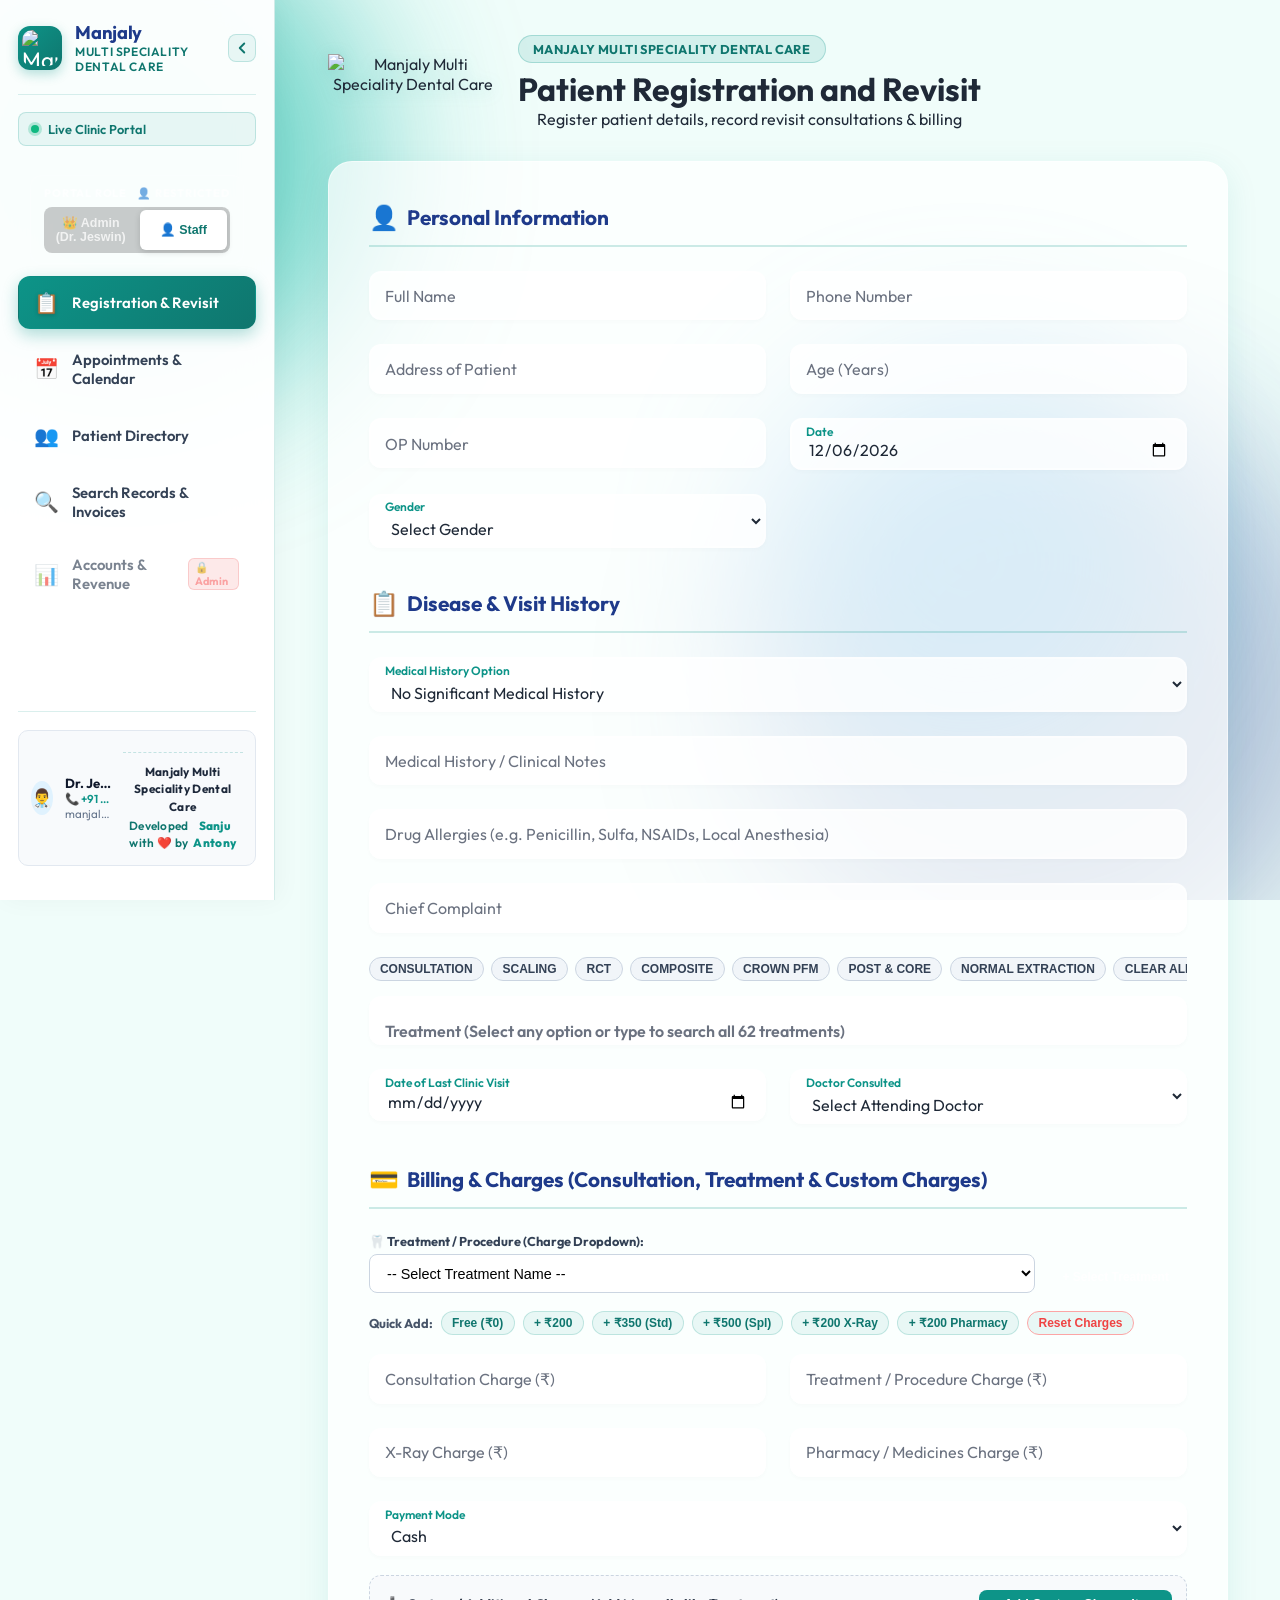
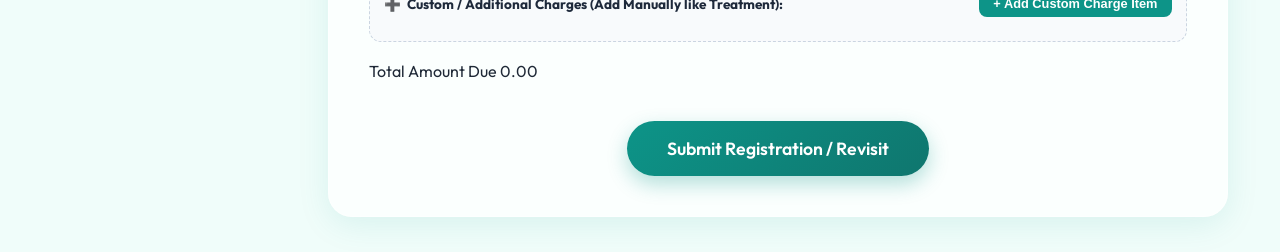
==== commit dba91fe1: "fix: ensure permanent single OP number across registration and revisit, and synchronize website trea" ====
--- a/index.html
+++ b/index.html
@@ -433,9 +433,11 @@
 
                     <div class="charge-presets-row" style="margin-bottom: 1.2rem;">
                         <span style="font-size: 0.8rem; font-weight: 700; color: #475569; display: flex; align-items: center;">Quick Add:</span>
-                        <button type="button" class="preset-chip" data-type="consultation" data-amt="300">+ ₹300 Consultation</button>
-                        <button type="button" class="preset-chip" data-type="consultation" data-amt="500">+ ₹500 Specialist</button>
-                        <button type="button" class="preset-chip" data-type="xray" data-amt="250">+ ₹250 X-Ray</button>
+                        <button type="button" class="preset-chip" data-type="consultation" data-amt="0">Free (₹0)</button>
+                        <button type="button" class="preset-chip" data-type="consultation" data-amt="200">+ ₹200</button>
+                        <button type="button" class="preset-chip" data-type="consultation" data-amt="350">+ ₹350 (Std)</button>
+                        <button type="button" class="preset-chip" data-type="consultation" data-amt="500">+ ₹500 (Spl)</button>
+                        <button type="button" class="preset-chip" data-type="xray" data-amt="200">+ ₹200 X-Ray</button>
                         <button type="button" class="preset-chip" data-type="pharmacy" data-amt="200">+ ₹200 Pharmacy</button>
                         <button type="button" class="preset-chip" data-action="clear" style="color: #ef4444; border-color: #fca5a5;">Reset Charges</button>
                     </div>
